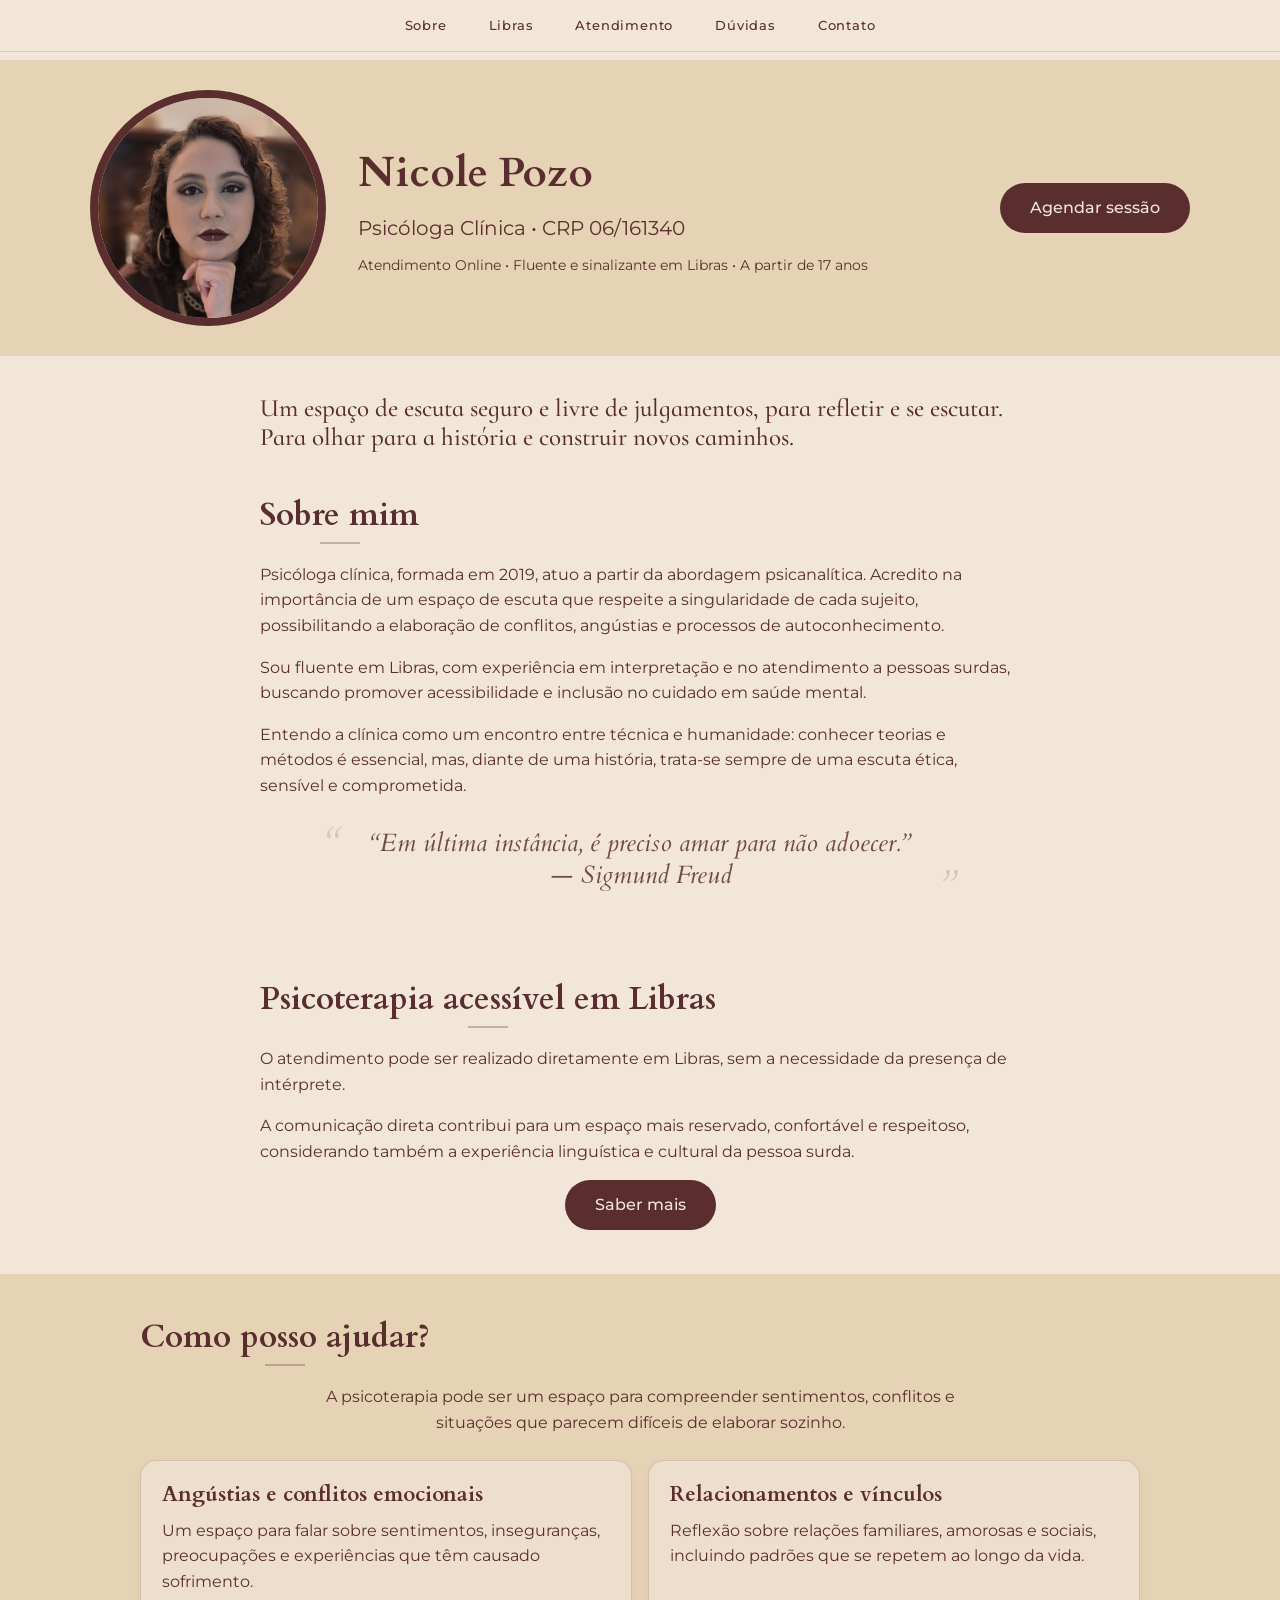
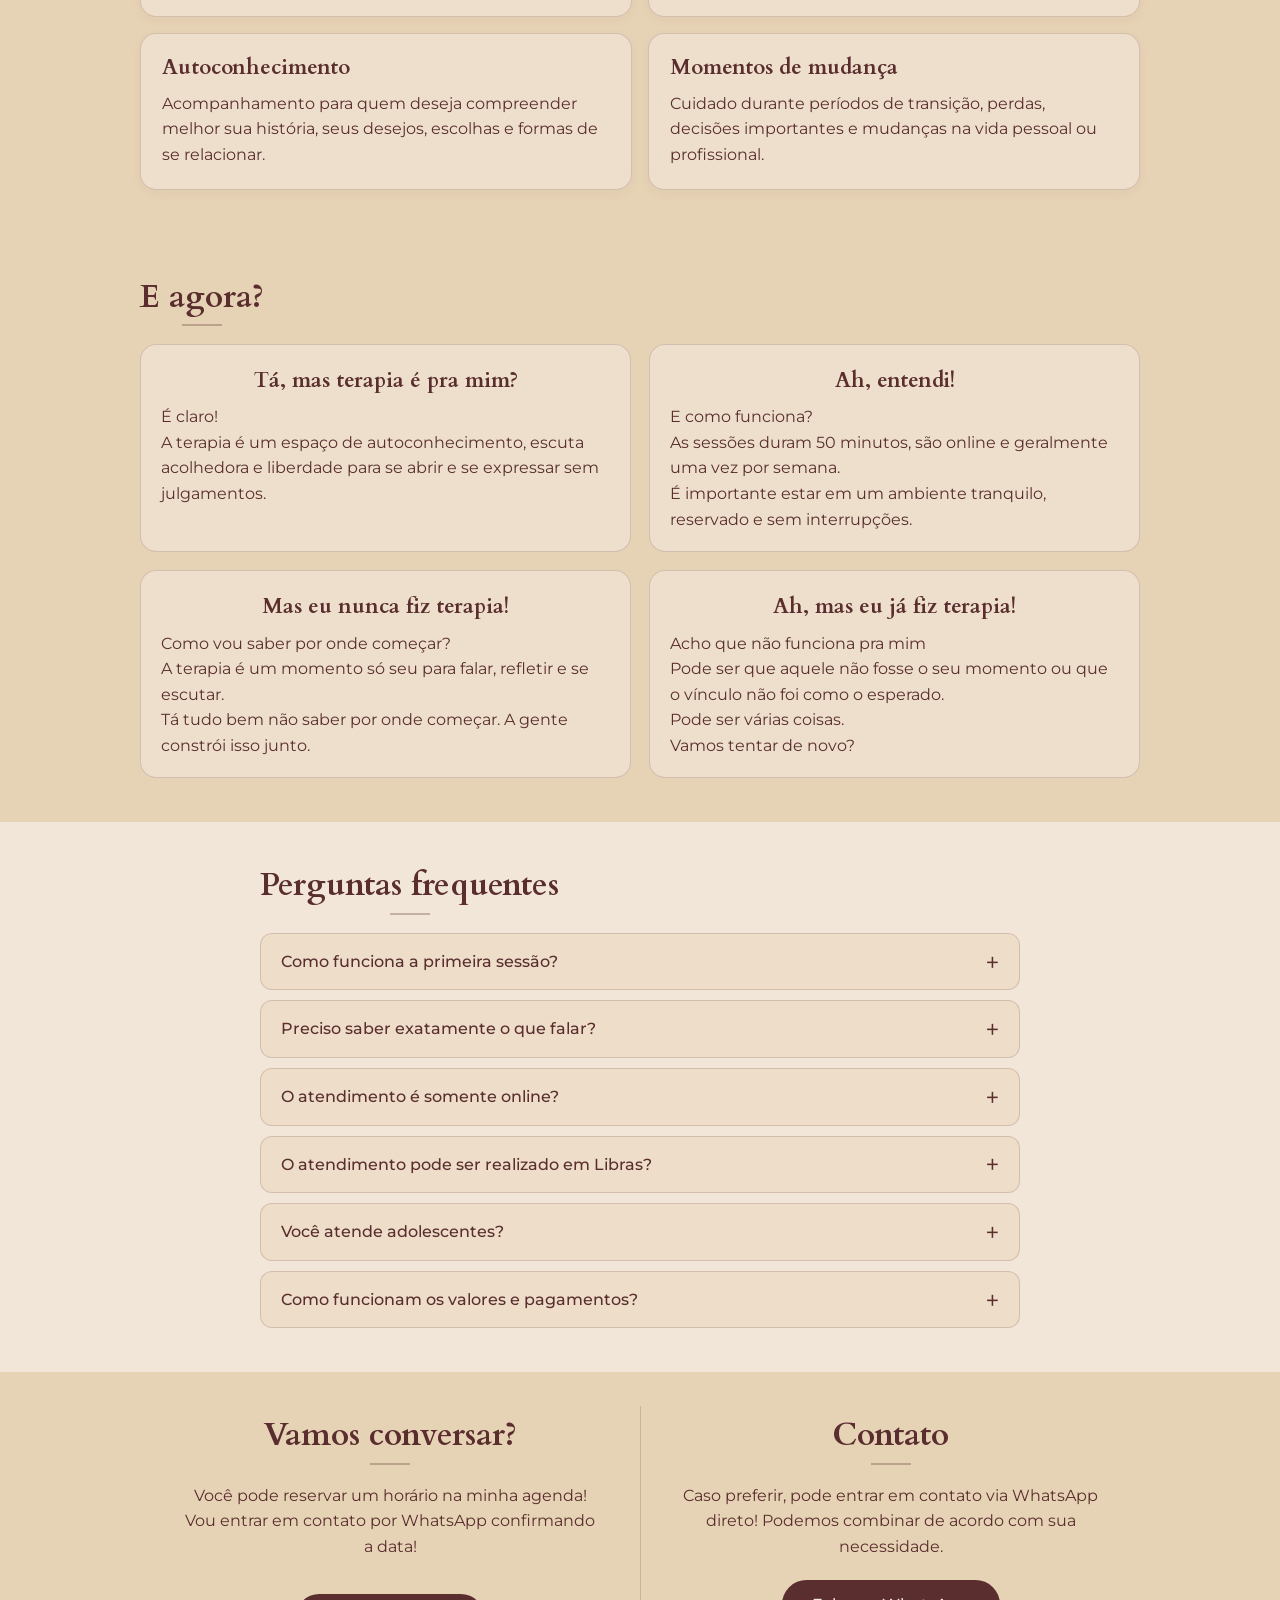
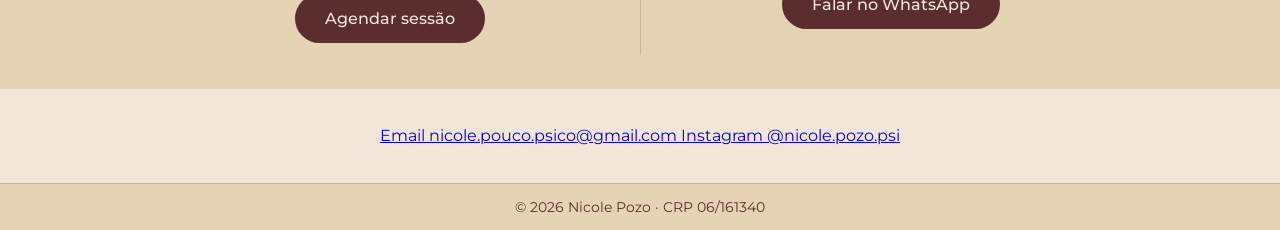
==== index.html @ ea27d287 "Update index.html" ====
<!DOCTYPE html>
<html lang="pt-BR">

<head>
  <meta charset="UTF-8">

  <meta
    name="google-site-verification"
    content="q6ohZ3SrdLUBwS5PzrIqEwe8ZIBB_iscXA4Luo5MYJY"
  >

  <meta
    name="viewport"
    content="width=device-width, initial-scale=1.0"
  >

  <meta
    name="description"
    content="Psicóloga clínica com abordagem psicanalítica. Fluente e sinalizante em Libras, atendimento para pessoas a partir de 17 anos."
  >

  <title>Nicole Pozo | Psicóloga</title>

  <link rel="icon" type="image/png" href="favicon.png">
  <link rel="stylesheet" href="style.css">

<link
  href="https://fonts.googleapis.com/css2?family=Cardo:ital,wght@0,400;0,700;1,400&family=Cormorant+Infant:ital,wght@0,400;0,500;0,600;1,400;1,500&family=Montserrat:wght@300;400;500&display=swap"
  rel="stylesheet"
>

</head>

<body>

  <!-- =================================
  MENU
  ================================= -->

  <header class="menu">
    <nav class="menu-container" aria-label="Navegação principal">
      <a href="#sobre">Sobre</a>
      <a href="#libras">Libras</a>
      <a href="#atendimento">Atendimento</a>
      <a href="#duvidas">Dúvidas</a>
      <a href="#contato">Contato</a>
    </nav>
  </header>

  <!-- =================================
  BARRA COMPACTA MOBILE
  ================================= -->

  <div class="mobile-compact-hero">
    <div class="mobile-compact-texto">
      <strong>Nicole Pozo</strong>
      <span>Psicóloga Clínica • CRP 06/161340</span>
    </div>

    <a
      href="https://calendar.app.google/ftWj5yFwSw7C7HyG9"
      target="_blank"
      rel="noopener noreferrer"
      class="mobile-compact-botao"
    >
      Agendar<br>sessão
    </a>
  </div>

  <!-- =================================
  BARRA COMPACTA DESKTOP
  ================================= -->

  <div class="desktop-compact-hero">
    <div class="desktop-compact-container">

      <img
        src="nicole.png"
        alt=""
        class="desktop-compact-foto"
      >

      <div class="desktop-compact-texto">
        <strong>Nicole Pozo</strong>
        <span>Psicóloga Clínica • CRP 06/161340</span>
      </div>

      <a
        href="https://calendar.app.google/ftWj5yFwSw7C7HyG9"
        target="_blank"
        rel="noopener noreferrer"
        class="desktop-compact-botao"
      >
        Agendar sessão
      </a>

    </div>
  </div>

  <main>

    <!-- =================================
    HERO PRINCIPAL
    ================================= -->

    <section class="hero" id="hero">
      <div class="container hero-content">

        <img
          src="nicole.png"
          alt="Nicole Pozo, psicóloga clínica"
          class="foto"
        >

        <div class="hero-texto">
          <h1>Nicole Pozo</h1>

          <p class="subtitulo">
            Psicóloga Clínica • CRP 06/161340
          </p>

          <p class="infos">
            <span>Atendimento Online</span>
            <span>Fluente e sinalizante em Libras</span>
            <span>A partir de 17 anos</span>
          </p>
        </div>

        <a
          href="https://calendar.app.google/ftWj5yFwSw7C7HyG9"
          target="_blank"
          rel="noopener noreferrer"
          class="botao hero-botao"
        >
          Agendar sessão
        </a>

      </div>
    </section>

    <!-- =================================
    ACOLHIMENTO
    ================================= -->

    <section class="acolhimento">
      <div class="container acolhimento-container">
        <p>
          Um espaço de escuta seguro e livre de julgamentos, para refletir e
          se escutar. Para olhar para a história e construir novos caminhos.
        </p>
      </div>
    </section>

    <!-- =================================
    SOBRE MIM
    ================================= -->

    <section id="sobre" class="sobre">
      <div class="container">

        <h2>Sobre mim</h2>

        <p>
          Psicóloga clínica, formada em 2019, atuo a partir da abordagem
          psicanalítica. Acredito na importância de um espaço de escuta que
          respeite a singularidade de cada sujeito, possibilitando a elaboração
          de conflitos, angústias e processos de autoconhecimento.
        </p>

        <p>
          Sou fluente em Libras, com experiência em interpretação e no
          atendimento a pessoas surdas, buscando promover acessibilidade
          e inclusão no cuidado em saúde mental.
        </p>

        <p>
          Entendo a clínica como um encontro entre técnica e humanidade:
          conhecer teorias e métodos é essencial, mas, diante de uma história,
          trata-se sempre de uma escuta ética, sensível e comprometida.
        </p>

        <p class="citacao">
          “Em última instância, é preciso amar para não adoecer.”
          <br>
          — Sigmund Freud
        </p>

      </div>
    </section>

    <!-- =================================
    LIBRAS
    ================================= -->

    <section id="libras" class="libras">
      <div class="container libras-container">

        <div class="libras-texto">
          <h2>Psicoterapia acessível em Libras</h2>

          <p>
            O atendimento pode ser realizado diretamente em Libras,
            sem a necessidade da presença de intérprete.
          </p>

          <p>
            A comunicação direta contribui para um espaço mais reservado,
            confortável e respeitoso, considerando também a experiência
            linguística e cultural da pessoa surda.
          </p>
        </div>

        <a
          href="https://wa.me/5511914683737?text=Olá,%20gostaria%20de%20saber%20mais%20sobre%20o%20atendimento%20em%20Libras."
          target="_blank"
          rel="noopener noreferrer"
          class="botao"
        >
          Saber mais
        </a>

      </div>
    </section>

    <!-- =================================
    COMO POSSO AJUDAR
    ================================= -->

    <section id="atendimento" class="atendimento">
      <div class="container">

        <h2>Como posso ajudar?</h2>

        <p class="introducao-secao">
          A psicoterapia pode ser um espaço para compreender sentimentos,
          conflitos e situações que parecem difíceis de elaborar sozinho.
        </p>

        <div class="cards-atendimento">

          <article class="card-atendimento">
            <h3>Angústias e conflitos emocionais</h3>

            <p>
              Um espaço para falar sobre sentimentos, inseguranças,
              preocupações e experiências que têm causado sofrimento.
            </p>
          </article>

          <article class="card-atendimento">
            <h3>Relacionamentos e vínculos</h3>

            <p>
              Reflexão sobre relações familiares, amorosas e sociais,
              incluindo padrões que se repetem ao longo da vida.
            </p>
          </article>

          <article class="card-atendimento">
            <h3>Autoconhecimento</h3>

            <p>
              Acompanhamento para quem deseja compreender melhor sua história,
              seus desejos, escolhas e formas de se relacionar.
            </p>
          </article>

          <article class="card-atendimento">
            <h3>Momentos de mudança</h3>

            <p>
              Cuidado durante períodos de transição, perdas, decisões
              importantes e mudanças na vida pessoal ou profissional.
            </p>
          </article>

        </div>
      </div>
    </section>

<!-- =================================
COMO FUNCIONA
================================= -->

<section id="como-funciona" class="como-funciona">
  <div class="container">

    <h2>E agora?</h2>

    <div class="passos">

      <article class="passo">
        <h3>Tá, mas terapia é pra mim?</h3>
        <p class="passo-subtitulo">É claro!</p>

        <p>
          A terapia é um espaço de autoconhecimento,
          escuta acolhedora e liberdade para se abrir e se expressar
          sem julgamentos.
        </p>
      </article>

      <article class="passo">
        <h3>Ah, entendi!</h3>
        <p class="passo-subtitulo">E como funciona?</p>

        <p>
          As sessões duram 50 minutos, são online e geralmente uma
         vez por semana. </br>
          É importante estar em um ambiente tranquilo, reservado
          e sem interrupções.
        </p>
      </article>

      <article class="passo">
        <h3>Mas eu nunca fiz terapia!</h3>
        <p class="passo-subtitulo">Como vou saber por onde começar?</p>

        <p>
          A terapia é um momento só seu para falar, refletir e se escutar. </br>
          Tá tudo bem não saber por onde começar. A gente constrói isso junto.
        </p>
      </article>

      <article class="passo">
        <h3>Ah, mas eu já fiz terapia!</h3>
        <p class="passo-subtitulo">Acho que não funciona pra mim</p>

        <p>
          Pode ser que aquele não fosse o seu momento ou que o vínculo
          não foi como o esperado. </br>
          Pode ser várias coisas. </br>
          Vamos tentar de novo?
        </p>
      </article>

    </div>

  </div>
</section>

    <!-- =================================
    PERGUNTAS FREQUENTES
    ================================= -->

    <section id="duvidas" class="faq">
      <div class="container">

        <h2>Perguntas frequentes</h2>

        <div class="faq-lista">

          <details>
            <summary>Como funciona a primeira sessão?</summary>

            <p>
              A primeira sessão é um momento para conversarmos sobre o que
              motivou sua busca pela terapia, suas expectativas e possíveis
              dúvidas sobre o atendimento.
            </p>
          </details>

          <details>
            <summary>Preciso saber exatamente o que falar?</summary>

            <p>
              Não. Você pode começar falando sobre o que estiver presente
              naquele momento. O processo vai sendo construído aos poucos,
              respeitando seu tempo.
            </p>
          </details>

          <details>
            <summary>O atendimento é somente online?</summary>

            <p>
              Atualmente, os atendimentos são realizados de forma online,
              por videochamada, em um espaço reservado e confidencial.
            </p>
          </details>

          <details>
            <summary>O atendimento pode ser realizado em Libras?</summary>

            <p>
              Sim. O atendimento pode ser realizado diretamente em Libras,
              sem a necessidade da presença de intérprete.
            </p>
          </details>

          <details>
            <summary>Você atende adolescentes?</summary>

            <p>
              O atendimento é destinado a pessoas a partir de 17 anos.
            </p>
          </details>

          <details>
            <summary>Como funcionam os valores e pagamentos?</summary>

            <p>
              Os valores, formas de pagamento e demais combinações são
              informados diretamente durante o primeiro contato.
            </p>
          </details>

        </div>
      </div>
    </section>

    <!-- =================================
    ENCERRAMENTO
    ================================= -->

    <section class="encerramento">
      <div class="container encerramento-container">

        <div class="chamada-final">
          <h2>Vamos conversar?</h2>

          <p>
            Você pode reservar um horário na minha agenda!</br>
            Vou entrar em contato por WhatsApp confirmando a data!
          </p>

          <a
            href="https://calendar.app.google/ftWj5yFwSw7C7HyG9"
            target="_blank"
            rel="noopener noreferrer"
            class="botao"
          >
            Agendar sessão
          </a>
        </div>

        <div id="contato" class="contato">
          <h2>Contato</h2>
          <p>
            Caso preferir, pode entrar em contato via WhatsApp direto!
           Podemos combinar de acordo com sua necessidade.
          </p>
          <p>
            <a
              href="https://wa.me/5511914683737?text=Olá,%20gostaria%20de%20agendar%20uma%20sessão."
              target="_blank"
              rel="noopener noreferrer"
              class="botao"
            >
              Falar no WhatsApp
            </a>
          </p>

        </div>

      </div>
    </section>

    <!-- =================================
    CONTATOS COMPLEMENTARES
    ================================= -->

    <section class="barra-contato" aria-label="Email e Instagram">
      <div class="barra-contato-container">
        <a href="mailto:nicole.pouco.psico@gmail.com">
          <span>Email</span>
          nicole.pouco.psico@gmail.com
        </a>

        <a
          href="https://www.instagram.com/nicole.pouco.psico/"
          target="_blank"
          rel="noopener noreferrer"
        >
          <span>Instagram</span>
          @nicole.pozo.psi
        </a>
      </div>
    </section>

  </main>

  <!-- =================================
  RODAPÉ
  ================================= -->

  <footer>
    <p>© 2026 Nicole Pozo · CRP 06/161340</p>
  </footer>

  <!-- =================================
  SCRIPT DAS BARRAS COMPACTAS
  ================================= -->

  <script>
    const body = document.body;
    const hero = document.querySelector(".hero");
    const menu = document.querySelector(".menu");

    let limiteParaCompactar = 0;

    function calcularLimiteDoScroll() {
      limiteParaCompactar =
        hero.offsetTop +
        hero.offsetHeight -
        menu.offsetHeight;
    }

    function atualizarHeaderCompacto() {
      const margemParaRemover = 60;

      if (window.scrollY >= limiteParaCompactar) {
        body.classList.add("scrolled");
      } else if (window.scrollY < limiteParaCompactar - margemParaRemover) {
        body.classList.remove("scrolled");
      }
    }

    window.addEventListener("load", function () {
      calcularLimiteDoScroll();
      atualizarHeaderCompacto();
    });

    window.addEventListener("resize", function () {
      calcularLimiteDoScroll();
      atualizarHeaderCompacto();
    });

    window.addEventListener(
      "scroll",
      atualizarHeaderCompacto,
      { passive: true }
    );
  </script>

</body>

</html>
---- style.css ----
/* =================================
VARIÁVEIS
================================= */

:root {
  --fundo-principal: #F2E6D8;
  --fundo-destaque: #E6D2B5;
  --texto: #5A2E2E;
  --texto-escuro: #3E1F1F;
  --borda: rgba(90, 46, 46, 0.18);
  --sombra: 0 6px 20px rgba(90, 46, 46, 0.08);
}

/* =================================
BASE
================================= */

html {
  scroll-behavior: smooth;
}

body {
  margin: 0;
  padding-top: 60px;
  font-family: 'Montserrat', sans-serif;
  background-color: var(--fundo-principal);
  color: var(--texto);
  text-align: center;
  line-height: 1.6;
}

/* =================================
LAYOUT
================================= */

main {
  margin-top: 0;
}

.container {
  width: 90%;
  max-width: 800px;
  margin: auto;
  padding: 10px 0;
}

section {
  padding: 34px 0;
}

/* =================================
TIPOGRAFIA
================================= */

h1,
h2,
h3 {
  color: var(--texto);
}

h1 {
  margin: 20px 0 10px;
  font-family: 'Cardo', serif;
  font-size: 48px;
}

h2 {
  position: relative;
  display: inline-block;
  margin: 0 0 18px;
  font-family: 'Cardo', serif;
  font-size: 32px;
  line-height: 1.2;
}

h2::after {
  content: "";
  display: block;
  width: 40px;
  height: 2px;
  margin: 8px auto 0;
  background-color: var(--texto);
  opacity: 0.3;
}

h3 {
  margin: 0 0 10px;
  font-family: 'Cardo', serif;
  font-size: 21px;
  line-height: 1.25;
}

p {
  margin-top: 0;
}

.subtitulo {
  margin-bottom: 20px;
  font-size: 18px;
}

.introducao-secao {
  max-width: 650px;
  margin: 0 auto 24px;
  text-align: center;
}

/* =================================
MENU
================================= */

.menu {
  position: fixed;
  top: 0;
  left: 0;
  z-index: 1000;
  width: 100%;
  padding: 15px 0;
  background-color: var(--fundo-principal);
  border-bottom: 1px solid rgba(90, 46, 46, 0.15);
  transition:
    padding 0.3s ease,
    box-shadow 0.3s ease;
}

.menu-container {
  display: flex;
  justify-content: center;
  gap: 42px;
  padding: 0 20px;
}

.menu a {
  flex-shrink: 0;
  color: var(--texto);
  text-decoration: none;
  font-size: 13px;
  font-weight: 500;
  letter-spacing: 0.8px;
  transition:
    font-size 0.3s ease,
    opacity 0.3s ease;
}

.menu a:hover,
.menu a:focus-visible {
  opacity: 0.7;
}

/* Menu compacto ao rolar */

body.scrolled .menu {
  padding: 10px 0;
  box-shadow: 0 4px 12px rgba(90, 46, 46, 0.08);
}

body.scrolled .menu a {
  font-size: 12px;
}

/* =================================
HERO PRINCIPAL
================================= */

.hero {
  position: relative;
  overflow: hidden;
  padding: 40px 0;
  background-color: var(--fundo-destaque);
}

.hero-content {
  transition: all 0.4s ease;
}

.hero-texto {
  text-align: center;
}

.foto {
  width: 220px;
  height: 220px;
  object-fit: cover;
  border: 8px solid var(--texto);
  border-radius: 50%;
}

/* Cantoneira floral da hero principal */

.hero::after {
  content: "";
  position: absolute;
  top: -20px;
  right: -20px;
  z-index: 0;
  width: 400px;
  height: 400px;
  background-image: url("cantoneira.png");
  background-size: contain;
  background-repeat: no-repeat;
  opacity: 0.10;
  pointer-events: none;
}

.hero .container {
  position: relative;
  z-index: 1;
}

/* =================================
INFOS DA HERO
================================= */

.infos span {
  white-space: nowrap;
}

.infos span:not(:last-child)::after {
  content: " • ";
}

/* =================================
BOTÕES E LINKS
================================= */

.botao {
  display: inline-block;
  margin-top: 25px;
  padding: 12px 30px;
  background-color: var(--texto);
  color: var(--fundo-principal);
  text-decoration: none;
  border-radius: 30px;
  font-weight: 500;
  transition:
    background-color 0.3s ease,
    transform 0.2s ease;
}

.botao:hover,
.botao:focus-visible {
  background-color: var(--texto-escuro);
  transform: translateY(-1px);
}

.email-contato a {
  color: var(--texto);
  font-weight: 500;
  text-underline-offset: 3px;
}

.email-contato a:hover,
.email-contato a:focus-visible {
  color: var(--texto-escuro);
}

/* =================================
ÂNCORAS E ALINHAMENTO DAS SEÇÕES
================================= */

.sobre,
.atendimento,
.libras,
.como-funciona,
.faq,
.contato {
  scroll-margin-top: 145px;
  text-align: center;
}

.sobre .container,
.atendimento .container,
.libras .container,
.como-funciona .container,
.faq .container,
.contato .container {
  text-align: left;
}

.sobre h2,
.atendimento h2,
.libras h2,
.como-funciona h2,
.faq h2,
.contato h2,
.chamada-final h2 {
  text-align: center;
}

/* =================================
ACOLHIMENTO
================================= */

.acolhimento {
  padding: 28px 0 6px;
}

.acolhimento-container {
  max-width: 760px;
}

.acolhimento p {
  margin: 0;
  font-family: 'Cormorant Infant', serif;
  font-size: 25px;
  font-weight: 500;
  line-height: 1.15;
  text-align: left;
}

/* =================================
SOBRE MIM
================================= */

.sobre {
  padding-top: 18px;
}

.sobre .container {
  max-width: 760px;
}

.sobre p:not(.citacao) {
  text-align: left;
}

/* =================================
CITAÇÃO
================================= */

.citacao {
  position: relative;
  max-width: 600px;
  margin: 28px auto 0;
  color: var(--texto);
  font-family: 'Cardo', serif;
  font-size: 25px;
  font-style: italic;
  line-height: 1.3;
  text-align: center;
  opacity: 0.85;
}

.citacao::before {
  content: "“";
  position: absolute;
  top: -10px;
  left: -15px;
  font-size: 40px;
  opacity: 0.2;
}

.citacao::after {
  content: "”";
  position: absolute;
  right: -15px;
  bottom: -20px;
  font-size: 40px;
  opacity: 0.2;
}

/* =================================
COMO POSSO AJUDAR
================================= */

.atendimento {
  background-color: var(--fundo-destaque);
}

.atendimento .container {
  max-width: 1000px;
}

.cards-atendimento {
  display: grid;
  grid-template-columns: repeat(2, minmax(0, 1fr));
  gap: 16px;
}

.card-atendimento {
  padding: 21px;
  background-color: rgba(242, 230, 216, 0.66);
  border: 1px solid var(--borda);
  border-radius: 16px;
  text-align: left;
  box-shadow: 0 3px 12px rgba(90, 46, 46, 0.04);
}

.card-atendimento p {
  margin-bottom: 0;
}

/* =================================
LIBRAS
================================= */

.libras {
  position: relative;
  overflow: hidden;
}

.libras::after {
  content: "";
  position: absolute;
  top: 10px;
  right: -60px;
  width: 320px;
  height: 320px;
  background-image: url("cantoneira.png");
  background-size: contain;
  background-repeat: no-repeat;
  opacity: 0.06;
  pointer-events: none;
}

.libras-container {
  position: relative;
  z-index: 1;
  max-width: 760px;
}

.libras-texto p {
  text-align: left;
}

.libras .botao {
  display: block;
  width: fit-content;
  margin: 12px auto 0;
}

/* =================================
COMO FUNCIONA
================================= */

.como-funciona {
  background-color: var(--fundo-destaque);
}

.como-funciona .container {
  max-width: 1000px;
}

.passos {
  display: grid;
  grid-template-columns: repeat(2, minmax(0, 1fr));
  align-items: stretch;
  gap: 18px;
}

.passo {
  height: 100%;
  box-sizing: border-box;
  padding: 23px 20px 19px;
  background-color: rgba(242, 230, 216, 0.65);
  border: 1px solid var(--borda);
  border-radius: 16px;
  text-align: center;
}

.passo p {
  margin-bottom: 0;
  text-align: left;
}

.numero-passo {
  display: flex;
  width: 38px;
  height: 38px;
  margin: 0 auto 12px;
  align-items: center;
  justify-content: center;
  background-color: var(--texto);
  color: var(--fundo-principal);
  border-radius: 50%;
  font-family: 'Cardo', serif;
  font-size: 19px;
  font-weight: 700;
}

/* =================================
PERGUNTAS FREQUENTES
================================= */

.faq .container {
  max-width: 760px;
}

.faq-lista {
  display: grid;
  gap: 10px;
  text-align: left;
}

.faq details {
  overflow: hidden;
  background-color: rgba(230, 210, 181, 0.42);
  border: 1px solid var(--borda);
  border-radius: 12px;
}

.faq summary {
  position: relative;
  padding: 15px 48px 15px 20px;
  cursor: pointer;
  font-weight: 500;
  list-style: none;
}

.faq summary::-webkit-details-marker {
  display: none;
}

.faq summary::after {
  content: "+";
  position: absolute;
  top: 50%;
  right: 20px;
  font-family: 'Cardo', serif;
  font-size: 25px;
  font-weight: 500;
  transform: translateY(-50%);
}

.faq details[open] summary::after {
  content: "−";
}

.faq details p {
  margin: 0;
  padding: 0 20px 16px;
}

/* =================================
ENCERRAMENTO
================================= */

.encerramento {
  background-color: var(--fundo-destaque);
}

.encerramento-container {
  display: grid;
  grid-template-columns: 1fr 1fr;
  max-width: 1000px;
  padding: 0;
}

.chamada-final,
.contato {
  padding: 10px 42px;
  text-align: center;
}

.contato {
  border-left: 1px solid var(--borda);
}

.chamada-final p,
.contato p {
  text-align: center;
}

.chamada-final .botao {
  margin-top: 18px;
}

.contato .botao {
  margin-top: 4px;
}

.email-contato {
  margin-bottom: 0;
  overflow-wrap: anywhere;
}

/* =================================
FOOTER
================================= */

footer {
  padding: 12px 20px;
  background-color: var(--fundo-destaque);
  border-top: 1px solid var(--borda);
  font-size: 14px;
}

footer p {
  margin: 0;
}

/* =================================
BARRAS COMPACTAS
Escondidas por padrão
================================= */

.mobile-compact-hero,
.desktop-compact-hero {
  display: none !important;
}

/* =================================
DESKTOP
================================= */

@media (min-width: 901px) {

  .hero {
    padding: 20px 0;
  }

  .hero-content {
    display: grid;
    grid-template-columns: auto 1fr auto;
    align-items: center;
    gap: 32px;
    max-width: 1100px;
    text-align: left;
  }

  .hero-texto {
    text-align: left;
  }

  .hero h1 {
    margin: 0 0 6px;
    font-size: 42px;
  }

  .subtitulo {
    margin: 0 0 10px;
    font-size: 20px;
  }

  .infos {
    margin: 0;
    font-size: 14px;
  }

  .hero-botao {
    margin-top: 0;
    white-space: nowrap;
  }

  /* Barra compacta desktop */

  .desktop-compact-hero {
    display: block !important;
    position: fixed;
    top: 39px;
    left: 0;
    z-index: 999;
    width: 100%;
    box-sizing: border-box;
    overflow: hidden;
    padding: 8px 5%;
    background-color: var(--fundo-destaque);
    color: var(--texto);
    box-shadow: var(--sombra);
    opacity: 0;
    transform: translateY(-8px);
    pointer-events: none;
    transition:
      opacity 0.25s ease,
      transform 0.25s ease;
  }

  .desktop-compact-hero::after {
    content: "";
    position: absolute;
    top: -80px;
    right: -20px;
    z-index: 0;
    width: 260px;
    height: 260px;
    background-image: url("cantoneira.png");
    background-size: contain;
    background-repeat: no-repeat;
    opacity: 0.10;
    pointer-events: none;
  }

  body.scrolled .desktop-compact-hero {
    opacity: 1;
    transform: translateY(0);
    pointer-events: auto;
  }

  .desktop-compact-container {
    position: relative;
    z-index: 1;
    display: grid;
    grid-template-columns: auto 1fr auto;
    align-items: center;
    gap: 22px;
    max-width: 1100px;
    margin: auto;
    text-align: left;
  }

  .desktop-compact-foto {
    width: 70px;
    height: 70px;
    object-fit: cover;
    border: 4px solid var(--texto);
    border-radius: 50%;
  }

  .desktop-compact-texto strong {
    display: block;
    font-family: 'Cardo', serif;
    font-size: 28px;
    line-height: 1.1;
  }

  .desktop-compact-texto span {
    display: block;
    margin-top: 3px;
    font-size: 14px;
  }

  .desktop-compact-botao {
    display: inline-block;
    padding: 9px 22px;
    background-color: var(--texto);
    color: var(--fundo-principal);
    text-decoration: none;
    border-radius: 30px;
    font-size: 14px;
    font-weight: 500;
    white-space: nowrap;
  }

  .desktop-compact-botao:hover,
  .desktop-compact-botao:focus-visible {
    background-color: var(--texto-escuro);
  }

}

/* =================================
TABLET
================================= */

@media (max-width: 900px) {

  .menu-container {
    gap: 26px;
  }

  .cards-atendimento {
    grid-template-columns: repeat(2, minmax(0, 1fr));
  }

  .chamada-final,
  .contato {
    padding: 8px 28px;
  }

}

/* =================================
MOBILE
================================= */

@media (max-width: 600px) {

  body {
    padding-top: 48px;
  }

  section {
    padding: 30px 0;
  }

  .container {
    width: 88%;
    padding: 8px 0;
  }

  /* Menu mobile em uma única linha */

  .menu {
    padding: 12px 0;
  }

.menu-container {
  display: flex;
  justify-content: space-evenly;
  align-items: center;
  gap: 8px;
  width: 100%;
  box-sizing: border-box;
  padding: 0 8px;
  overflow: hidden;
}

.menu a {
  flex: 0 1 auto;
  font-size: 11px;
  letter-spacing: 0.1px;
  white-space: nowrap;
}

  body.scrolled .menu a {
    font-size: 12px;
  }

  /* Hero principal */

  .hero {
    padding: 24px 0 20px;
  }

  .hero-content {
    display: flex;
    flex-direction: column;
    align-items: center;
    gap: 8px;
    padding: 0;
  }

  .hero .foto {
    display: block;
    width: 150px;
    height: 150px;
    border-width: 5px;
  }

  .hero h1 {
    margin: 6px 0 0;
    font-size: 34px;
  }

  .subtitulo {
    margin: 0;
    font-size: 20px;
  }

  .hero .infos {
    display: none;
  }

  .hero-botao {
    width: auto;
    margin-top: 8px;
    padding: 10px 24px;
    text-align: center;
  }

  /* Títulos */

  h2 {
    margin-bottom: 16px;
    font-size: 28px;
  }

  h3 {
    font-size: 20px;
  }

  /* Âncoras */

  .sobre,
  .atendimento,
  .libras,
  .como-funciona,
  .faq,
  .contato {
    scroll-margin-top: 125px;
  }

  /* Acolhimento */

  .acolhimento {
    padding: 24px 0 4px;
  }

  .acolhimento p {
    font-size: 23px;
    line-height: 1.15;
    text-align: left;
  }

  /* Sobre */

  .sobre {
    padding-top: 8px;
  }

  .sobre p:not(.citacao),
  .libras-texto p {
    text-align: left;
  }

  /* Citação */

  .citacao {
    padding: 0 12px;
    font-size: 24px;
    line-height: 1.3;
  }

  .citacao::before {
    left: 0;
  }

  .citacao::after {
    right: 0;
  }

  /* Atendimento */

  .cards-atendimento {
    grid-template-columns: 1fr;
    gap: 14px;
  }

  .card-atendimento {
    padding: 18px;
  }

/* Como funciona: carrossel horizontal */

.passos {
  display: flex;
  gap: 14px;
  width: auto;
  max-width: none;
  margin-right: -6%;
  margin-left: -6%;
  padding: 0 6% 12px;
  overflow-x: auto;
  scroll-snap-type: x mandatory;
  scroll-padding-left: 6%;
  scrollbar-width: none;
  -webkit-overflow-scrolling: touch;
}

.passos::-webkit-scrollbar {
  display: none;
}

.passo {
  flex: 0 0 82%;
  height: auto;
  padding: 20px 18px 18px;
  scroll-snap-align: start;
  scroll-snap-stop: always;
}

  /* Perguntas frequentes */

  .faq summary {
    padding: 14px 44px 14px 17px;
    font-size: 14px;
  }

  .faq summary::after {
    right: 17px;
  }

  .faq details p {
    padding: 0 17px 15px;
    font-size: 14px;
  }

  /* Encerramento */

  .encerramento-container {
    grid-template-columns: 1fr;
  }

  .chamada-final,
  .contato {
    padding: 4px 0;
  }

  .contato {
    margin-top: 24px;
    padding-top: 26px;
    border-top: 1px solid var(--borda);
    border-left: 0;
  }

  /* Barra compacta mobile */

  .mobile-compact-hero {
    display: flex !important;
    position: fixed;
    top: 0;
    left: 0;
    z-index: 999;
    width: 100%;
    box-sizing: border-box;
    align-items: center;
    justify-content: space-between;
    gap: 12px;
    padding: 52px 6% 8px;
    background-color: var(--fundo-destaque);
    color: var(--texto);
    box-shadow: var(--sombra);
    opacity: 0;
    transform: translateY(-8px);
    pointer-events: none;
    transition:
      opacity 0.25s ease,
      transform 0.25s ease;
  }

  body.scrolled .mobile-compact-hero {
    opacity: 1;
    transform: translateY(0);
    pointer-events: auto;
  }

  .mobile-compact-texto {
    min-width: 0;
    text-align: left;
    line-height: 1.15;
  }

  .mobile-compact-texto strong {
    display: block;
    font-family: 'Cardo', serif;
    font-size: 22px;
    font-weight: 700;
  }

  .mobile-compact-texto span {
    display: block;
    margin-top: 2px;
    font-size: 11px;
  }

  .mobile-compact-botao {
    width: 76px;
    flex-shrink: 0;
    padding: 7px 8px;
    background-color: var(--texto);
    color: var(--fundo-principal);
    text-decoration: none;
    border-radius: 24px;
    font-size: 12px;
    line-height: 1.1;
    font-weight: 500;
    text-align: center;
  }

}
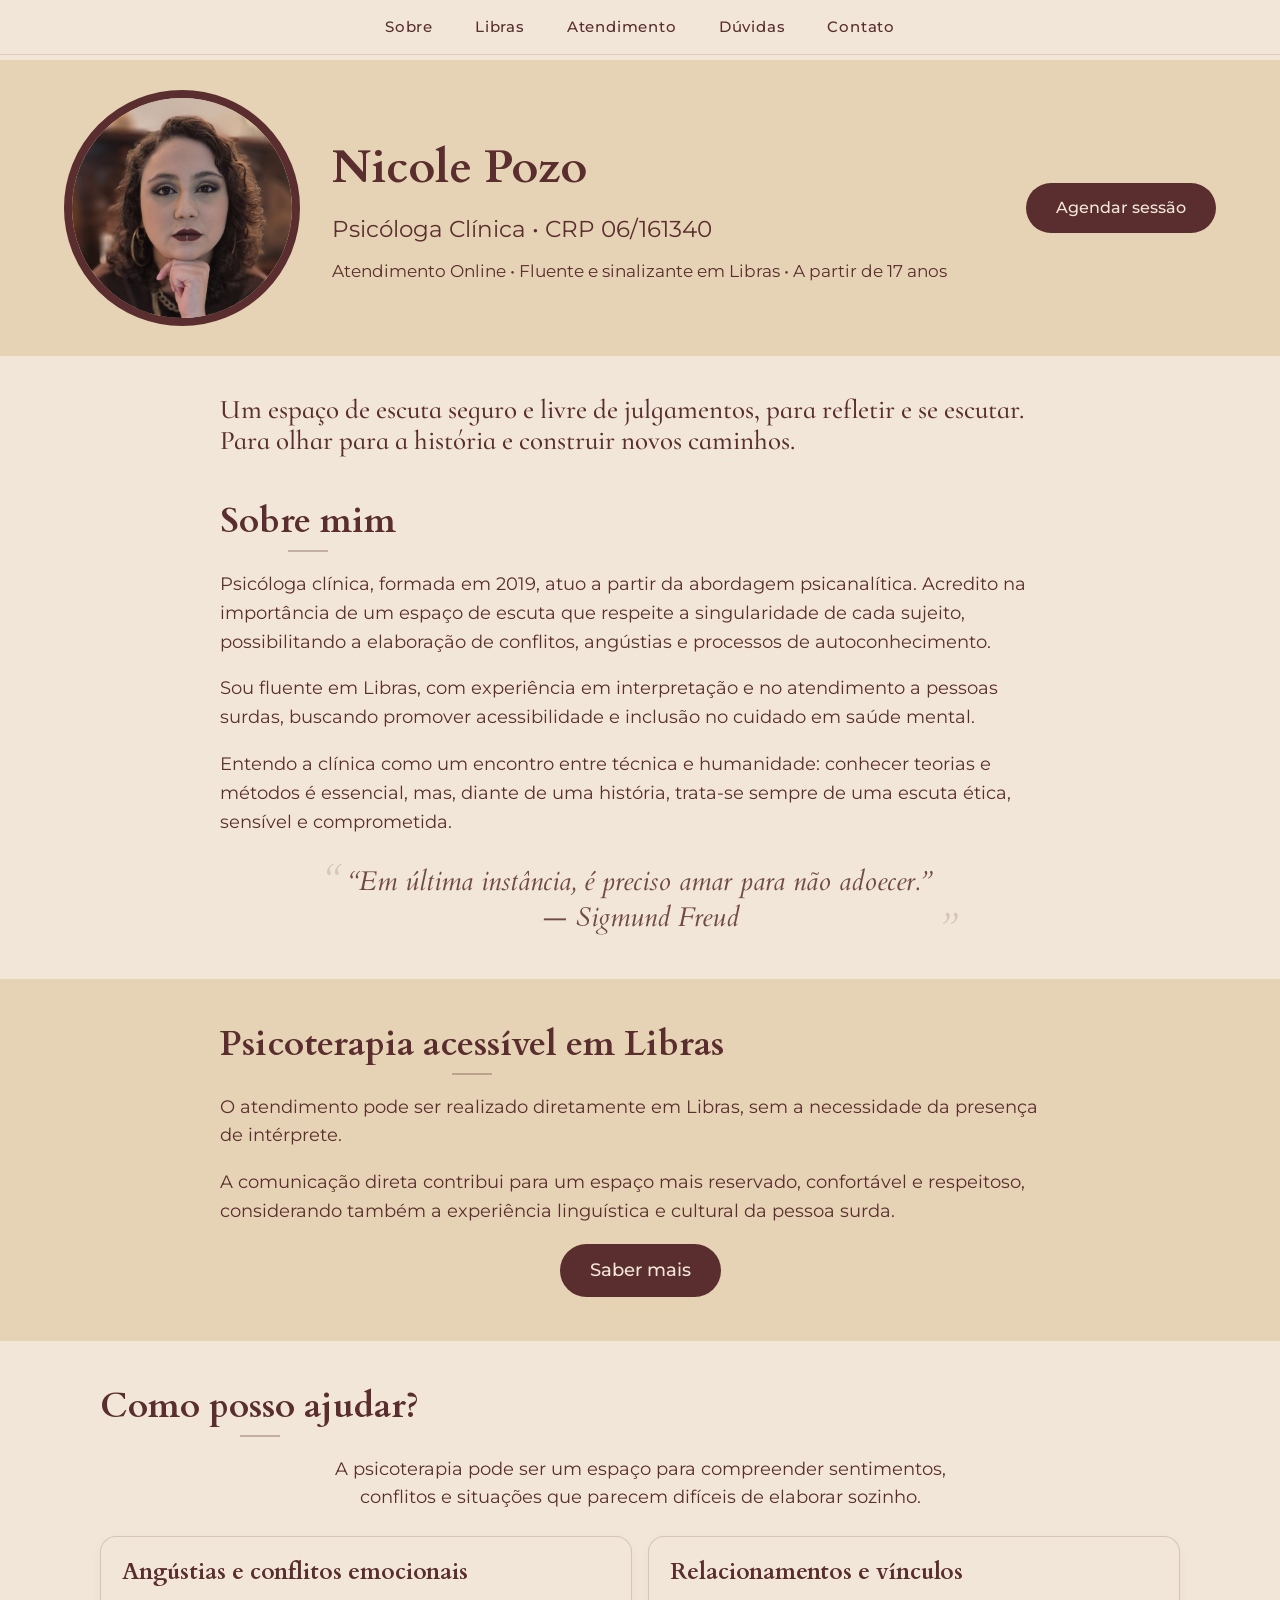
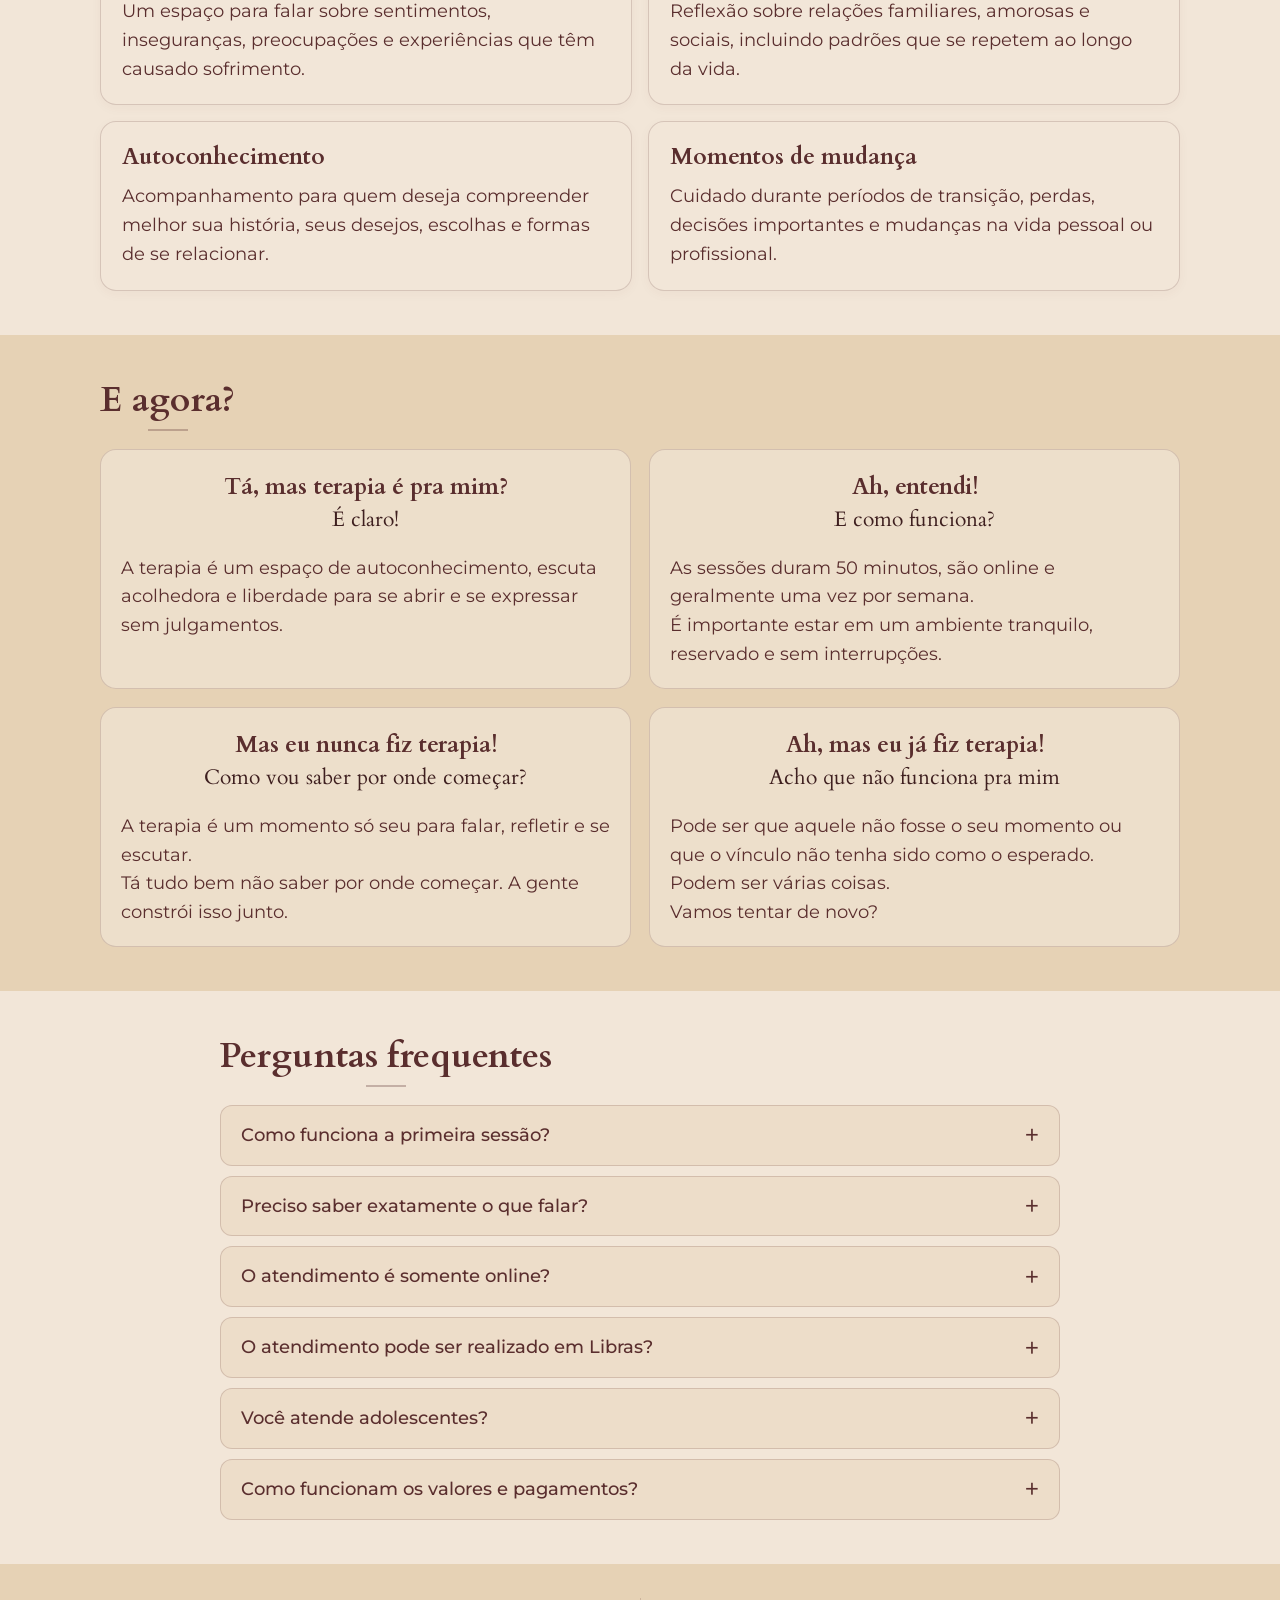
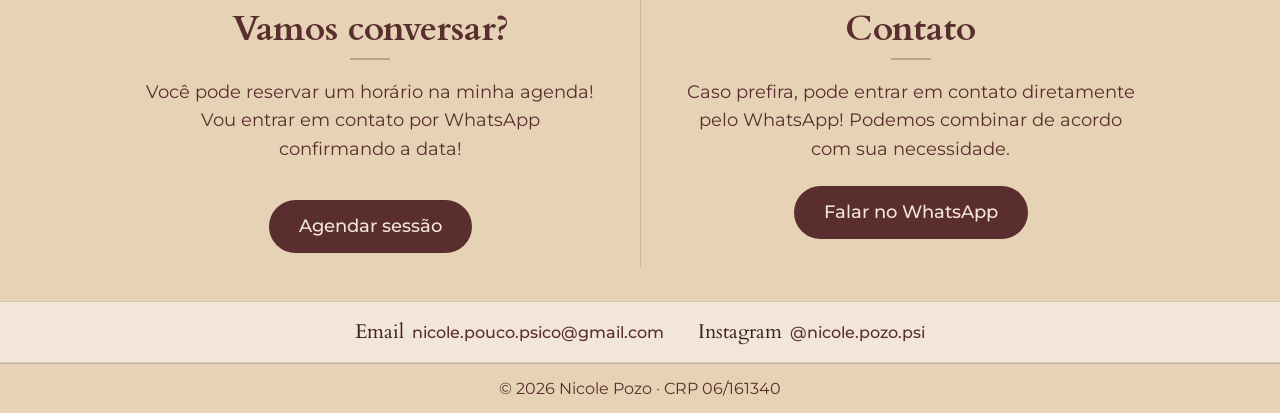
==== commit c872183f: "Update index.html" ====
--- a/index.html
+++ b/index.html
@@ -306,7 +306,7 @@
 
         <p>
           As sessões duram 50 minutos, são online e geralmente uma
-         vez por semana. </br>
+         vez por semana. <br>
           É importante estar em um ambiente tranquilo, reservado
           e sem interrupções.
         </p>
@@ -317,7 +317,7 @@
         <p class="passo-subtitulo">Como vou saber por onde começar?</p>
 
         <p>
-          A terapia é um momento só seu para falar, refletir e se escutar. </br>
+          A terapia é um momento só seu para falar, refletir e se escutar. <br>
           Tá tudo bem não saber por onde começar. A gente constrói isso junto.
         </p>
       </article>
@@ -328,8 +328,8 @@
 
         <p>
           Pode ser que aquele não fosse o seu momento ou que o vínculo
-          não foi como o esperado. </br>
-          Pode ser várias coisas. </br>
+          não tenha sido como o esperado. <br>
+          Podem ser várias coisas. <br>
           Vamos tentar de novo?
         </p>
       </article>
@@ -420,7 +420,7 @@
           <h2>Vamos conversar?</h2>
 
           <p>
-            Você pode reservar um horário na minha agenda!</br>
+            Você pode reservar um horário na minha agenda!<br>
             Vou entrar em contato por WhatsApp confirmando a data!
           </p>
 
@@ -437,7 +437,7 @@
         <div id="contato" class="contato">
           <h2>Contato</h2>
           <p>
-            Caso preferir, pode entrar em contato via WhatsApp direto!
+            Caso prefira, pode entrar em contato diretamente pelo WhatsApp!
            Podemos combinar de acordo com sua necessidade.
           </p>
           <p>
@@ -468,7 +468,7 @@
         </a>
 
         <a
-          href="https://www.instagram.com/nicole.pouco.psico/"
+          href="https://www.instagram.com/nicole.pozo.psi/"
           target="_blank"
           rel="noopener noreferrer"
         >
--- a/style.css
+++ b/style.css
@@ -243,14 +243,16 @@
   transform: translateY(-1px);
 }
 
-.email-contato a {
+.barra-contato a {
   color: var(--texto);
   font-weight: 500;
+  text-decoration: none;
+  text-decoration-thickness: 1px;
   text-underline-offset: 3px;
 }
 
-.email-contato a:hover,
-.email-contato a:focus-visible {
+.barra-contato a:hover,
+.barra-contato a:focus-visible {
   color: var(--texto-escuro);
 }
 
@@ -363,10 +365,6 @@
 COMO POSSO AJUDAR
 ================================= */
 
-.atendimento {
-  background-color: var(--fundo-destaque);
-}
-
 .atendimento .container {
   max-width: 1000px;
 }
@@ -395,6 +393,7 @@
 ================================= */
 
 .libras {
+  background-color: var(--fundo-destaque);
   position: relative;
   overflow: hidden;
 }
@@ -461,6 +460,16 @@
 .passo p {
   margin-bottom: 0;
   text-align: left;
+}
+
+.passo .passo-subtitulo {
+  margin: -4px 0 20px;
+  font-family: 'Cardo', serif;
+  font-size: 19px;
+  font-weight: 400;
+  line-height: 1.25;
+  text-align: center;
+  color: var(--texto-escuro);
 }
 
 .numero-passo {
@@ -569,9 +578,42 @@
   margin-top: 4px;
 }
 
-.email-contato {
-  margin-bottom: 0;
+/* =================================
+BARRA DE CONTATOS COMPLEMENTARES
+================================= */
+
+.barra-contato {
+  padding: 0;
+  background-color: var(--fundo-principal);
+  border-top: 1px solid var(--borda);
+  border-bottom: 1px solid var(--borda);
+}
+
+.barra-contato-container {
+  display: flex;
+  justify-content: center;
+  gap: 34px;
+  width: 90%;
+  max-width: 900px;
+  margin: auto;
+  padding: 14px 0;
+}
+
+.barra-contato a {
+  display: inline-flex;
+  align-items: baseline;
+  gap: 8px;
+  min-width: 0;
+  color: var(--texto);
+  font-size: 14px;
   overflow-wrap: anywhere;
+}
+
+.barra-contato span {
+  flex-shrink: 0;
+  font-family: 'Cardo', serif;
+  font-size: 18px;
+  color: var(--texto-escuro);
 }
 
 /* =================================
@@ -605,6 +647,69 @@
 
 @media (min-width: 901px) {
 
+  body {
+    font-size: 18px;
+  }
+
+  h2 {
+    font-size: 35px;
+  }
+
+  h3 {
+    font-size: 23px;
+  }
+
+  .menu a {
+    font-size: 15px;
+  }
+
+  body.scrolled .menu a {
+    font-size: 14px;
+  }
+
+  .acolhimento p,
+  .citacao {
+    font-size: 27px;
+  }
+
+  .passo .passo-subtitulo {
+    font-size: 21px;
+  }
+
+  .faq summary::after {
+    font-size: 27px;
+  }
+
+  .barra-contato a,
+  footer {
+    font-size: 16px;
+  }
+
+  .barra-contato span {
+    font-size: 20px;
+  }
+
+  .container {
+    max-width: 900px;
+  }
+
+  .acolhimento-container,
+  .sobre .container,
+  .libras-container,
+  .faq .container {
+    max-width: 840px;
+  }
+
+  .atendimento .container,
+  .como-funciona .container,
+  .encerramento-container {
+    max-width: 1080px;
+  }
+
+  .barra-contato-container {
+    max-width: 980px;
+  }
+
   .hero {
     padding: 20px 0;
   }
@@ -614,7 +719,7 @@
     grid-template-columns: auto 1fr auto;
     align-items: center;
     gap: 32px;
-    max-width: 1100px;
+    max-width: 1180px;
     text-align: left;
   }
 
@@ -624,21 +729,22 @@
 
   .hero h1 {
     margin: 0 0 6px;
-    font-size: 42px;
+    font-size: 46px;
   }
 
   .subtitulo {
     margin: 0 0 10px;
-    font-size: 20px;
+    font-size: 23px;
   }
 
   .infos {
     margin: 0;
-    font-size: 14px;
+    font-size: 17px;
   }
 
   .hero-botao {
     margin-top: 0;
+    font-size: 16px;
     white-space: nowrap;
   }
 
@@ -693,7 +799,7 @@
     grid-template-columns: auto 1fr auto;
     align-items: center;
     gap: 22px;
-    max-width: 1100px;
+    max-width: 1180px;
     margin: auto;
     text-align: left;
   }
@@ -709,14 +815,14 @@
   .desktop-compact-texto strong {
     display: block;
     font-family: 'Cardo', serif;
-    font-size: 28px;
+    font-size: 30px;
     line-height: 1.1;
   }
 
   .desktop-compact-texto span {
     display: block;
     margin-top: 3px;
-    font-size: 14px;
+    font-size: 16px;
   }
 
   .desktop-compact-botao {
@@ -726,7 +832,7 @@
     color: var(--fundo-principal);
     text-decoration: none;
     border-radius: 30px;
-    font-size: 14px;
+    font-size: 16px;
     font-weight: 500;
     white-space: nowrap;
   }
@@ -755,6 +861,10 @@
   .chamada-final,
   .contato {
     padding: 8px 28px;
+  }
+
+  .barra-contato-container {
+    gap: 22px;
   }
 
 }
@@ -981,6 +1091,23 @@
     padding-top: 26px;
     border-top: 1px solid var(--borda);
     border-left: 0;
+  }
+
+  .barra-contato-container {
+    flex-direction: column;
+    align-items: center;
+    gap: 8px;
+    width: 88%;
+    padding: 12px 0;
+  }
+
+  .barra-contato a {
+    max-width: 100%;
+    flex-wrap: wrap;
+    justify-content: center;
+    row-gap: 0;
+    font-size: 13px;
+    line-height: 1.35;
   }
 
   /* Barra compacta mobile */
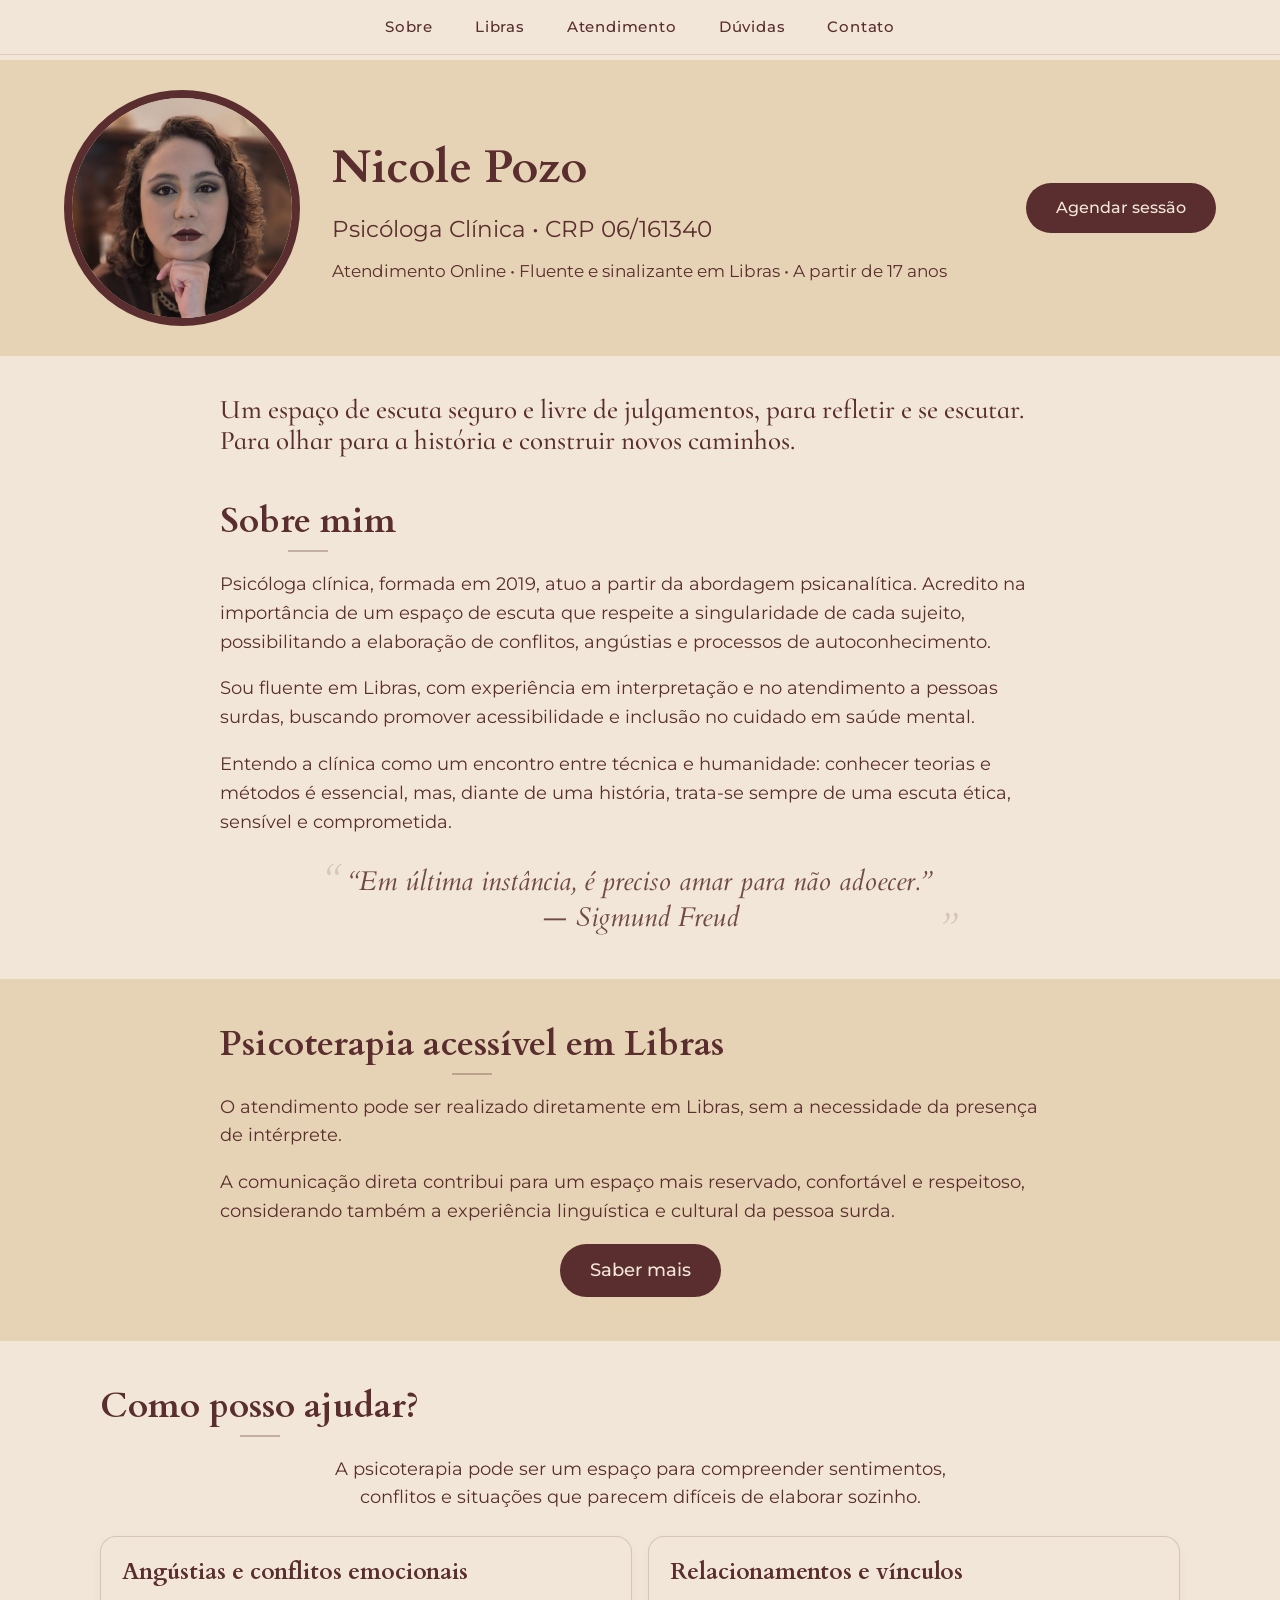
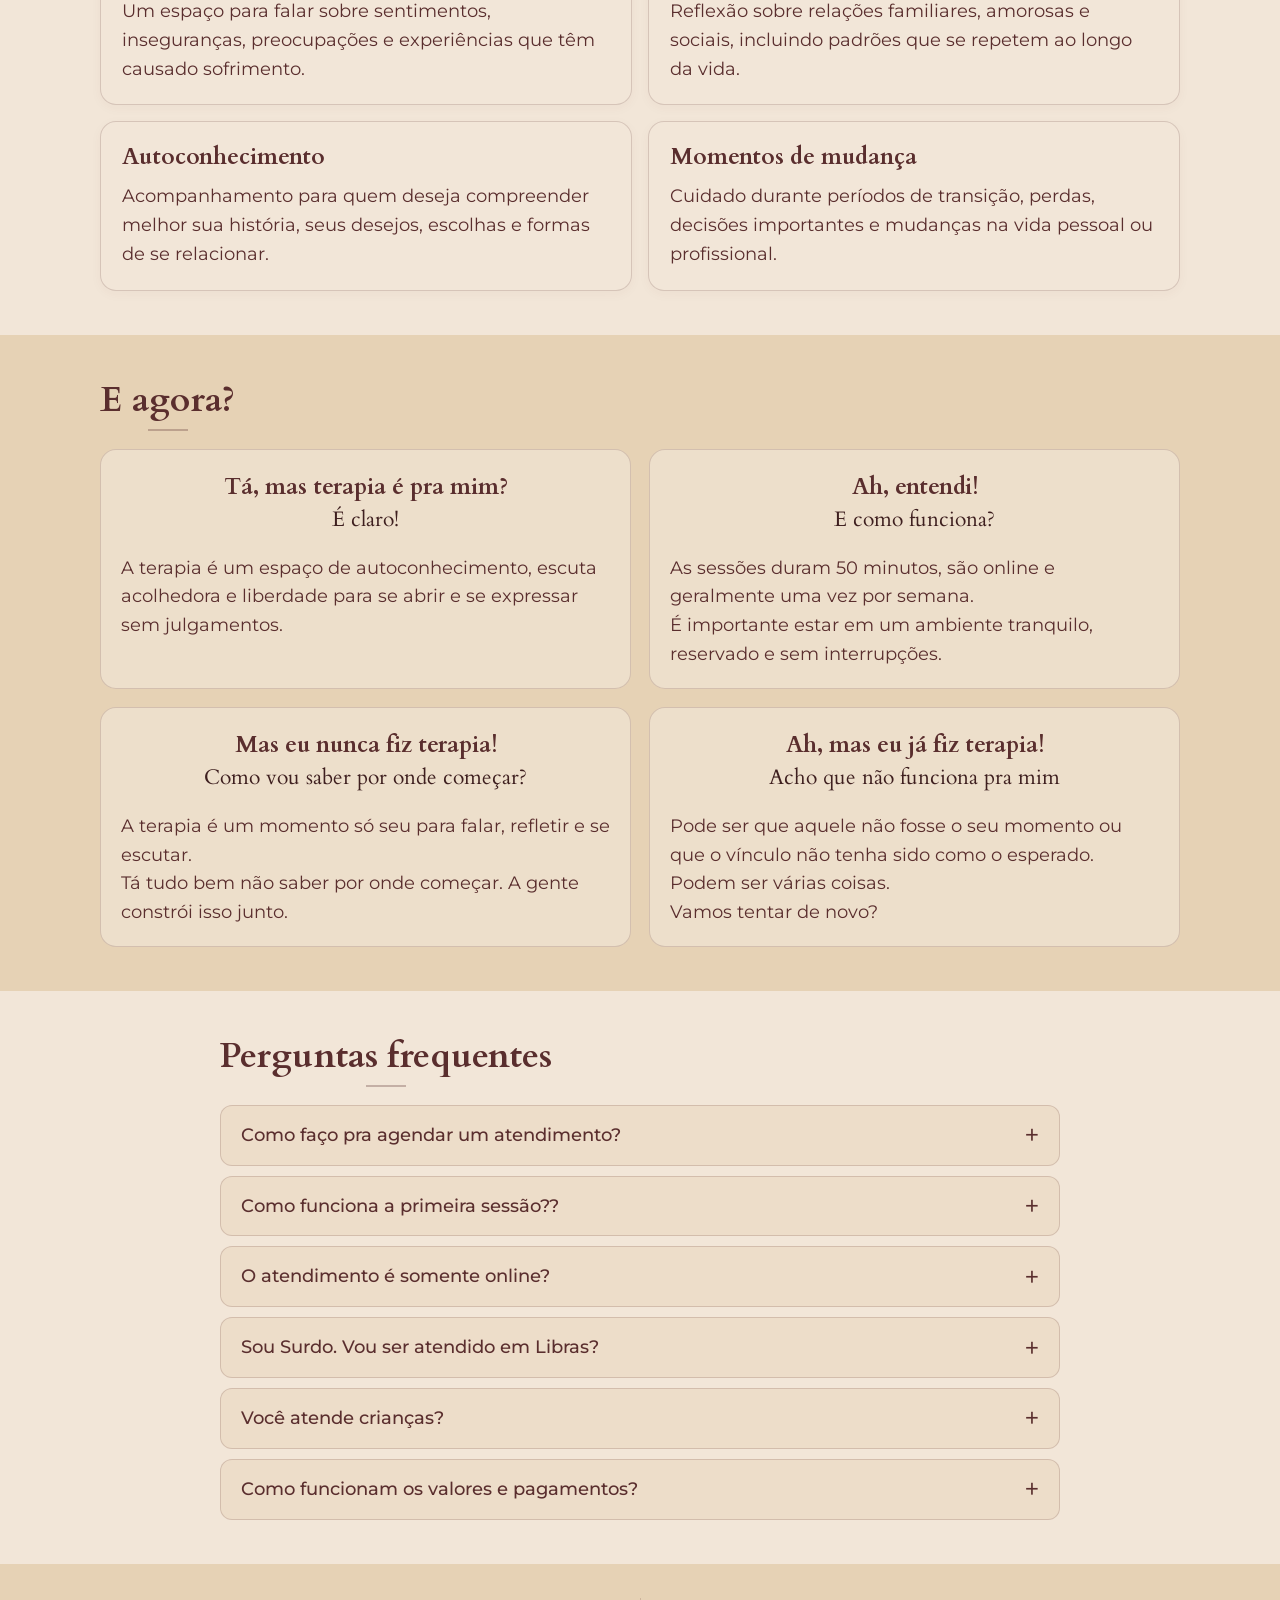
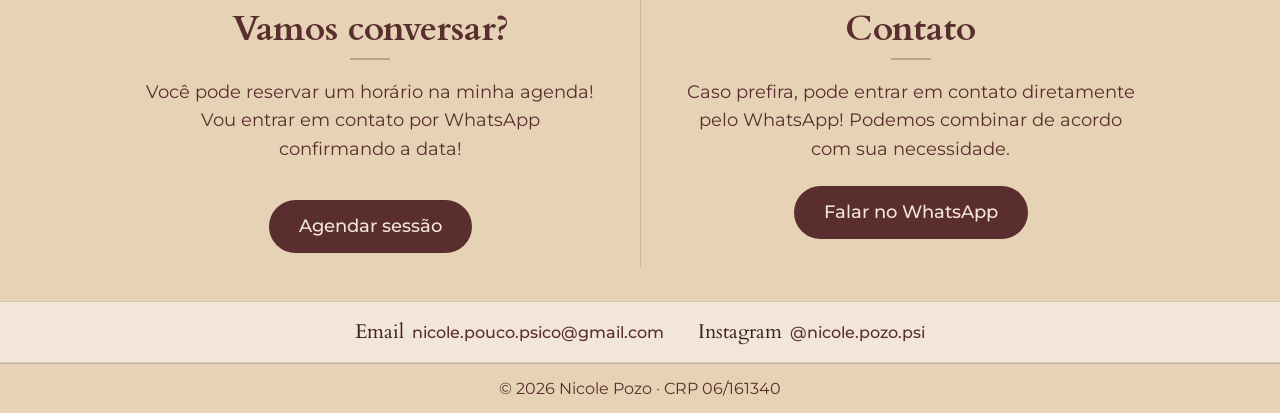
==== commit 2e1d6902: "Update index.html" ====
--- a/index.html
+++ b/index.html
@@ -351,22 +351,25 @@
         <div class="faq-lista">
 
           <details>
-            <summary>Como funciona a primeira sessão?</summary>
-
-            <p>
-              A primeira sessão é um momento para conversarmos sobre o que
-              motivou sua busca pela terapia, suas expectativas e possíveis
-              dúvidas sobre o atendimento.
+            <summary>Como faço pra agendar um atendimento?</summary>
+
+            <p>
+              Você pode entrar em contato via WhatsApp ou também agendar 
+              pelo botão "Agendar Sessão" no topo do site para marcar um 
+              horário direto na minha agenda. Assim que eu receber o 
+              agendamento, vou retornar o contato confirmando nosso
+              horário. 
             </p>
           </details>
 
           <details>
-            <summary>Preciso saber exatamente o que falar?</summary>
-
-            <p>
-              Não. Você pode começar falando sobre o que estiver presente
-              naquele momento. O processo vai sendo construído aos poucos,
-              respeitando seu tempo.
+            <summary>Como funciona a primeira sessão??</summary>
+
+            <p>
+             Nessa primeira sessão vamos conversar sobre o que motivou 
+             sua busca pela terapia, alinhar expectativas, tirar dúvidas
+             sobre o processo terapêutico, além de combinar os valores 
+             e data dos atendimentos.
             </p>
           </details>
 
@@ -374,25 +377,27 @@
             <summary>O atendimento é somente online?</summary>
 
             <p>
-              Atualmente, os atendimentos são realizados de forma online,
-              por videochamada, em um espaço reservado e confidencial.
+              Atualmente, os atendimentos são realizados de forma online
+              via Google Meet. Será sempre o mesmo link para todos os atendimentos.
+              Eu realizo o atendimento sempre em uma sala fechada, reservada e confidencial.
             </p>
           </details>
 
           <details>
-            <summary>O atendimento pode ser realizado em Libras?</summary>
-
-            <p>
-              Sim. O atendimento pode ser realizado diretamente em Libras,
-              sem a necessidade da presença de intérprete.
+            <summary>Sou Surdo. Vou ser atendido em Libras?</summary>
+
+            <p>
+              Sim! Podemos realizar o atendimento da forma que você se preferir!
+              Possuo experiência com atendimento à comunidade Surda tanto em Libras quanto
+              por leitura labial e oralização. O importante é que você esteja confortável!
             </p>
           </details>
 
           <details>
-            <summary>Você atende adolescentes?</summary>
-
-            <p>
-              O atendimento é destinado a pessoas a partir de 17 anos.
+            <summary>Você atende crianças?</summary>
+
+            <p>
+              Não atendo crianças. O atendimento é destinado a pessoas a partir de 17 anos.
             </p>
           </details>
 
@@ -400,8 +405,8 @@
             <summary>Como funcionam os valores e pagamentos?</summary>
 
             <p>
-              Os valores, formas de pagamento e demais combinações são
-              informados diretamente durante o primeiro contato.
+              Os valores, formas de pagamento e demais informações serão 
+              combinadas entre nós diretamente durante o primeiro contato.
             </p>
           </details>
 
--- a/style.css
+++ b/style.css
@@ -247,8 +247,6 @@
   color: var(--texto);
   font-weight: 500;
   text-decoration: none;
-  text-decoration-thickness: 1px;
-  text-underline-offset: 3px;
 }
 
 .barra-contato a:hover,
@@ -274,8 +272,7 @@
 .atendimento .container,
 .libras .container,
 .como-funciona .container,
-.faq .container,
-.contato .container {
+.faq .container {
   text-align: left;
 }
 
@@ -470,21 +467,6 @@
   line-height: 1.25;
   text-align: center;
   color: var(--texto-escuro);
-}
-
-.numero-passo {
-  display: flex;
-  width: 38px;
-  height: 38px;
-  margin: 0 auto 12px;
-  align-items: center;
-  justify-content: center;
-  background-color: var(--texto);
-  color: var(--fundo-principal);
-  border-radius: 50%;
-  font-family: 'Cardo', serif;
-  font-size: 19px;
-  font-weight: 700;
 }
 
 /* =================================
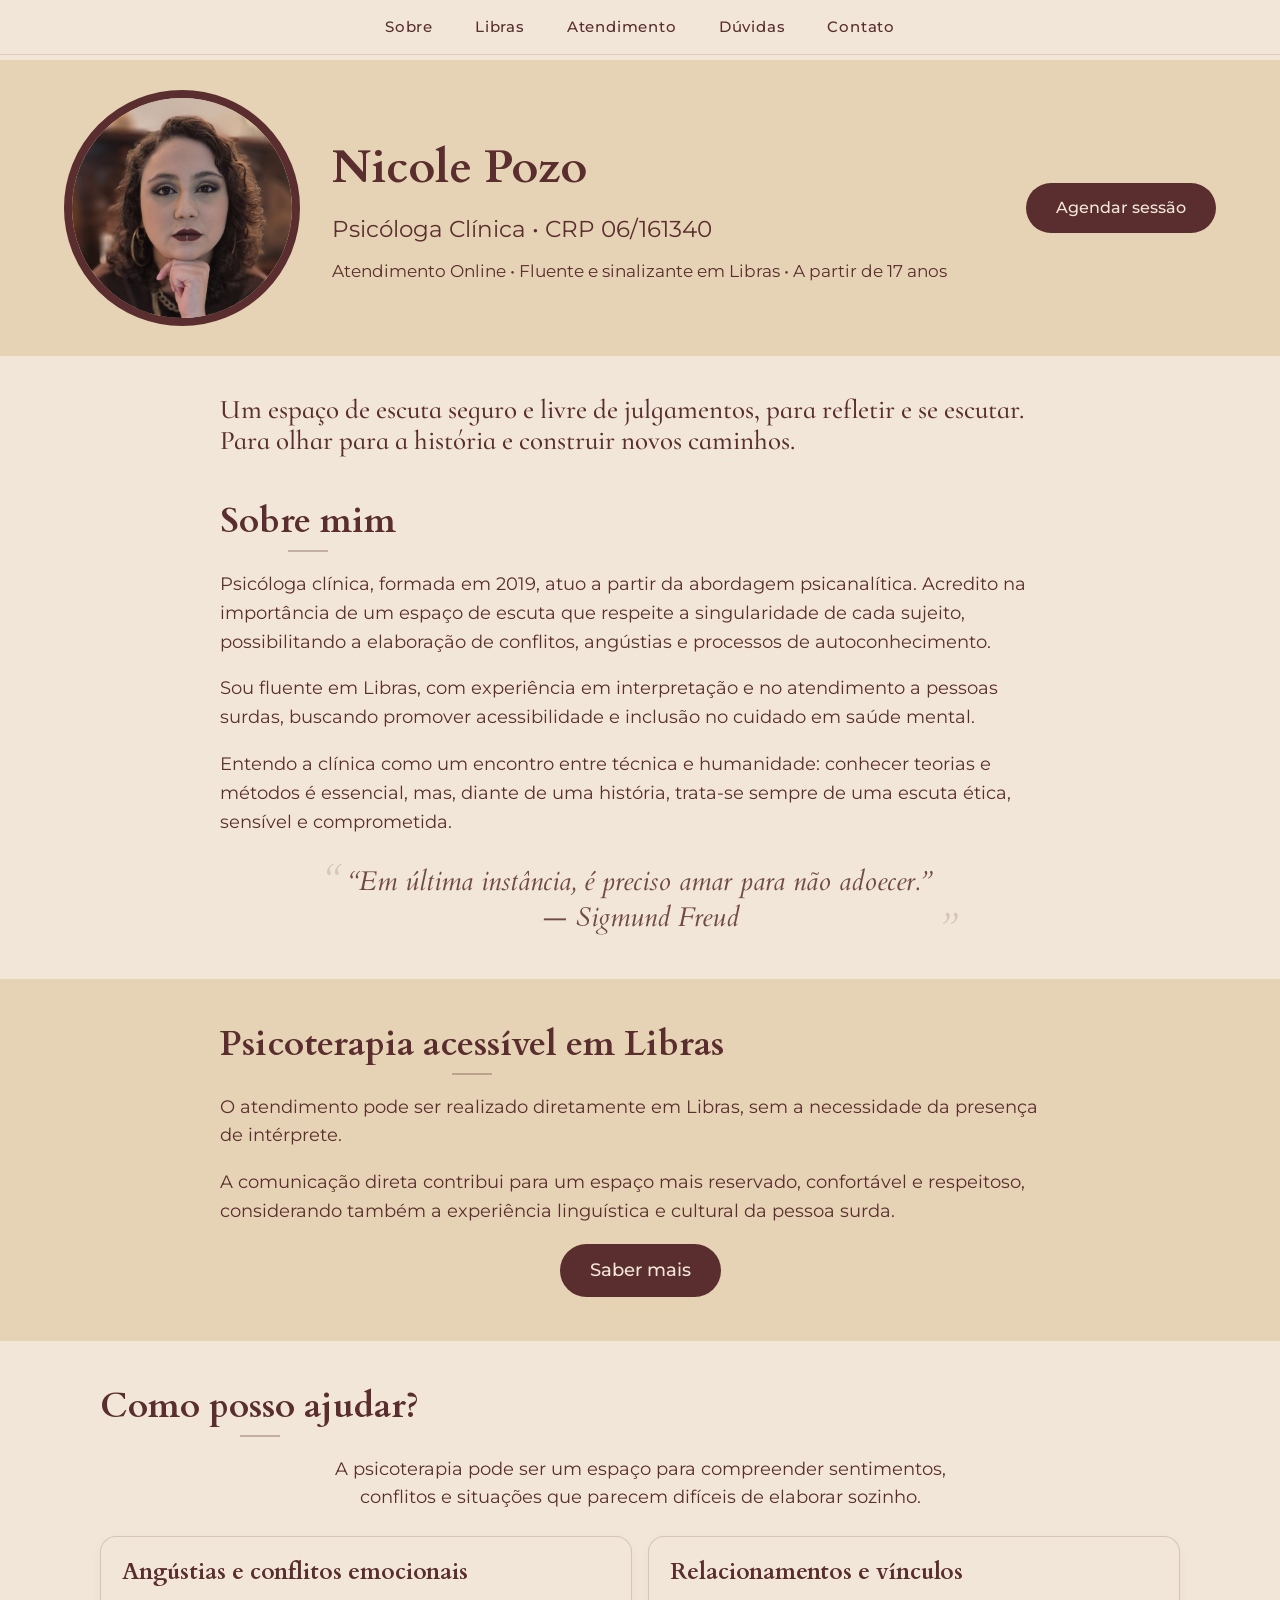
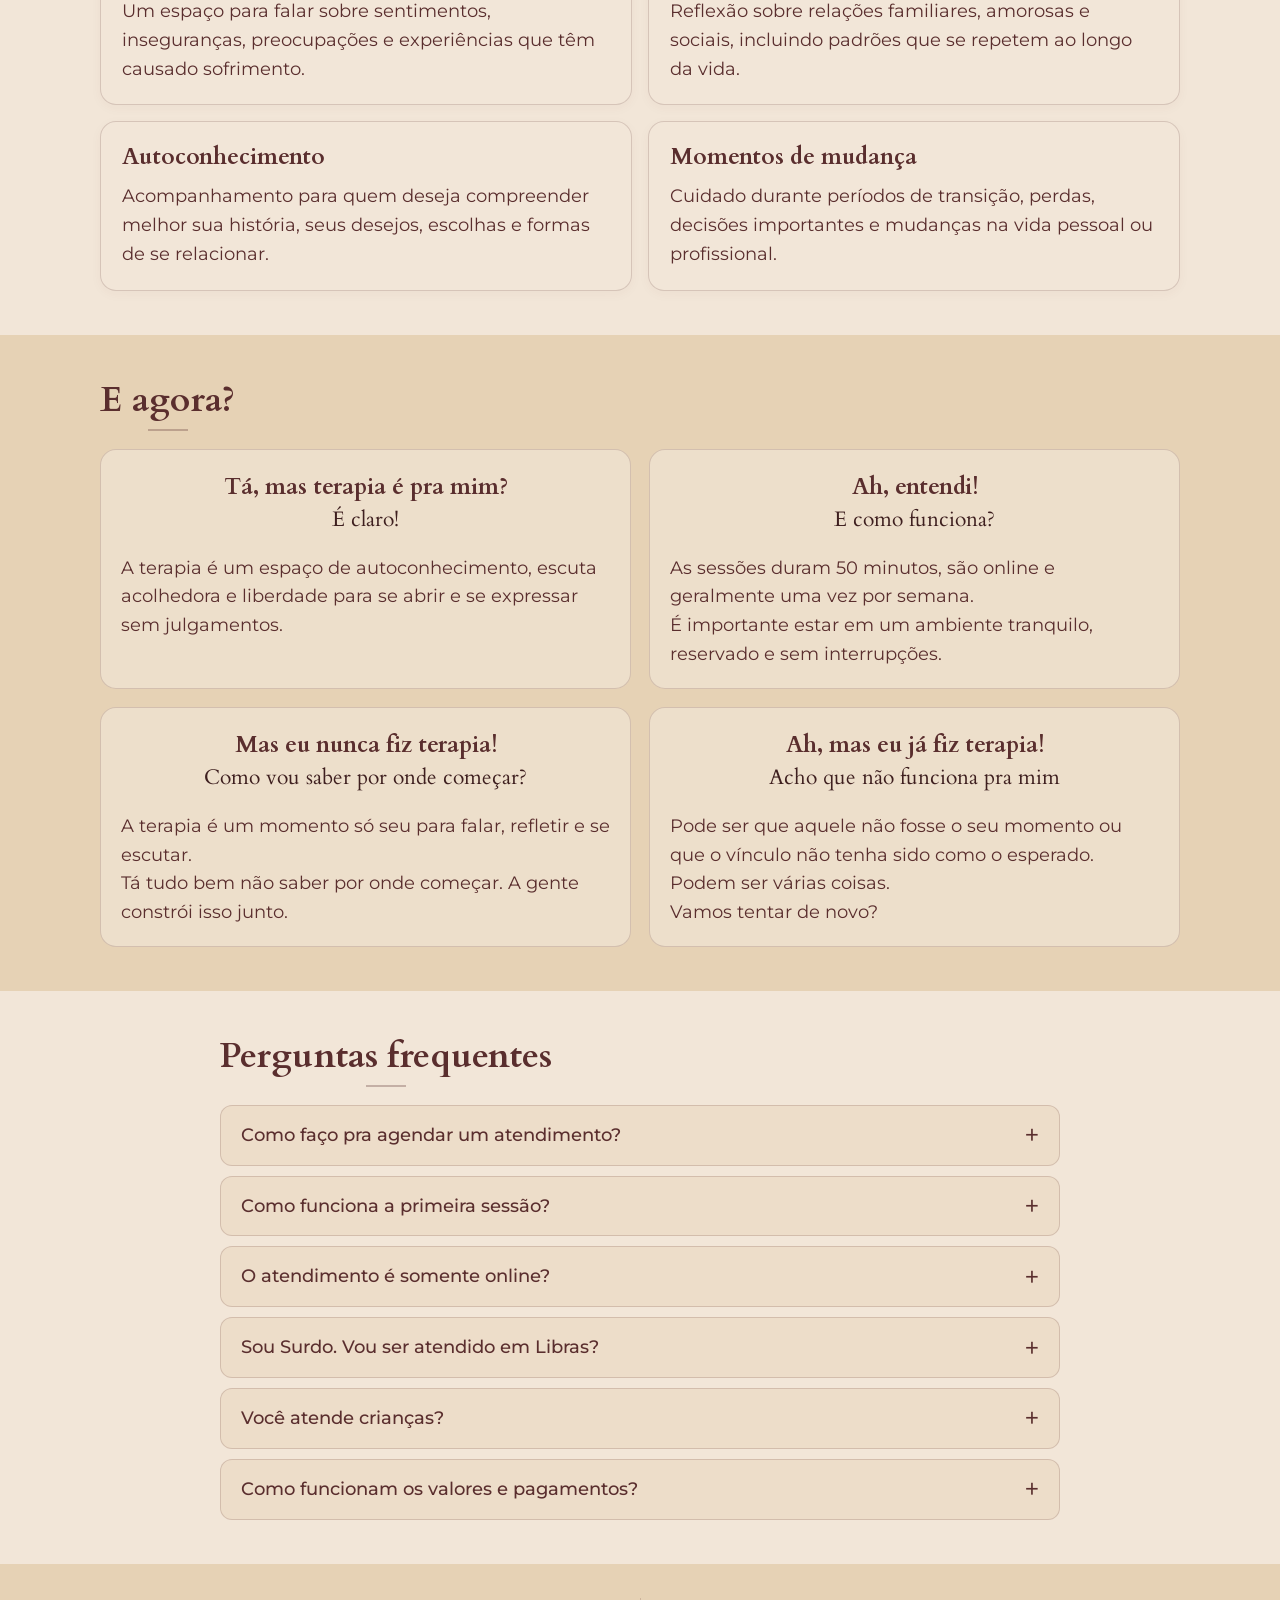
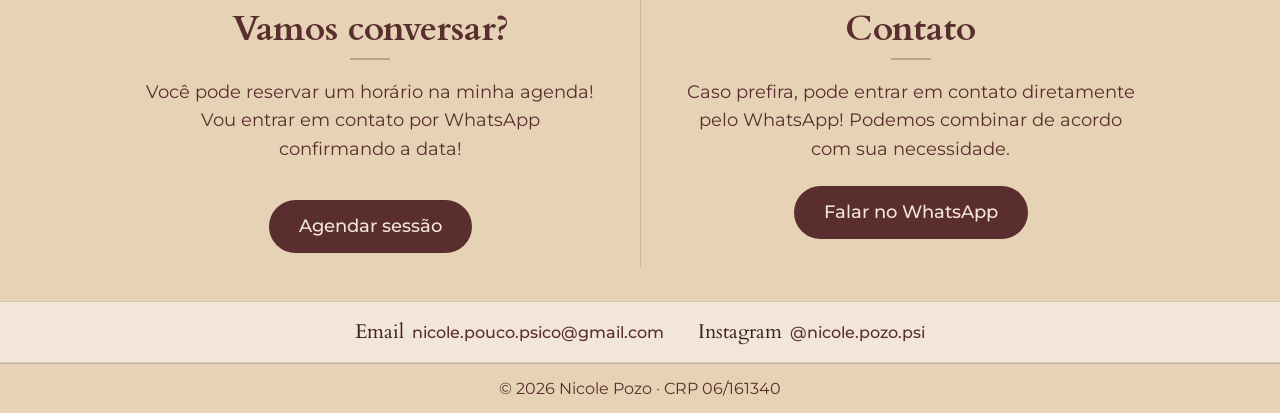
==== commit ed4afb54: "Update index.html" ====
--- a/index.html
+++ b/index.html
@@ -363,7 +363,7 @@
           </details>
 
           <details>
-            <summary>Como funciona a primeira sessão??</summary>
+            <summary>Como funciona a primeira sessão?</summary>
 
             <p>
              Nessa primeira sessão vamos conversar sobre o que motivou 
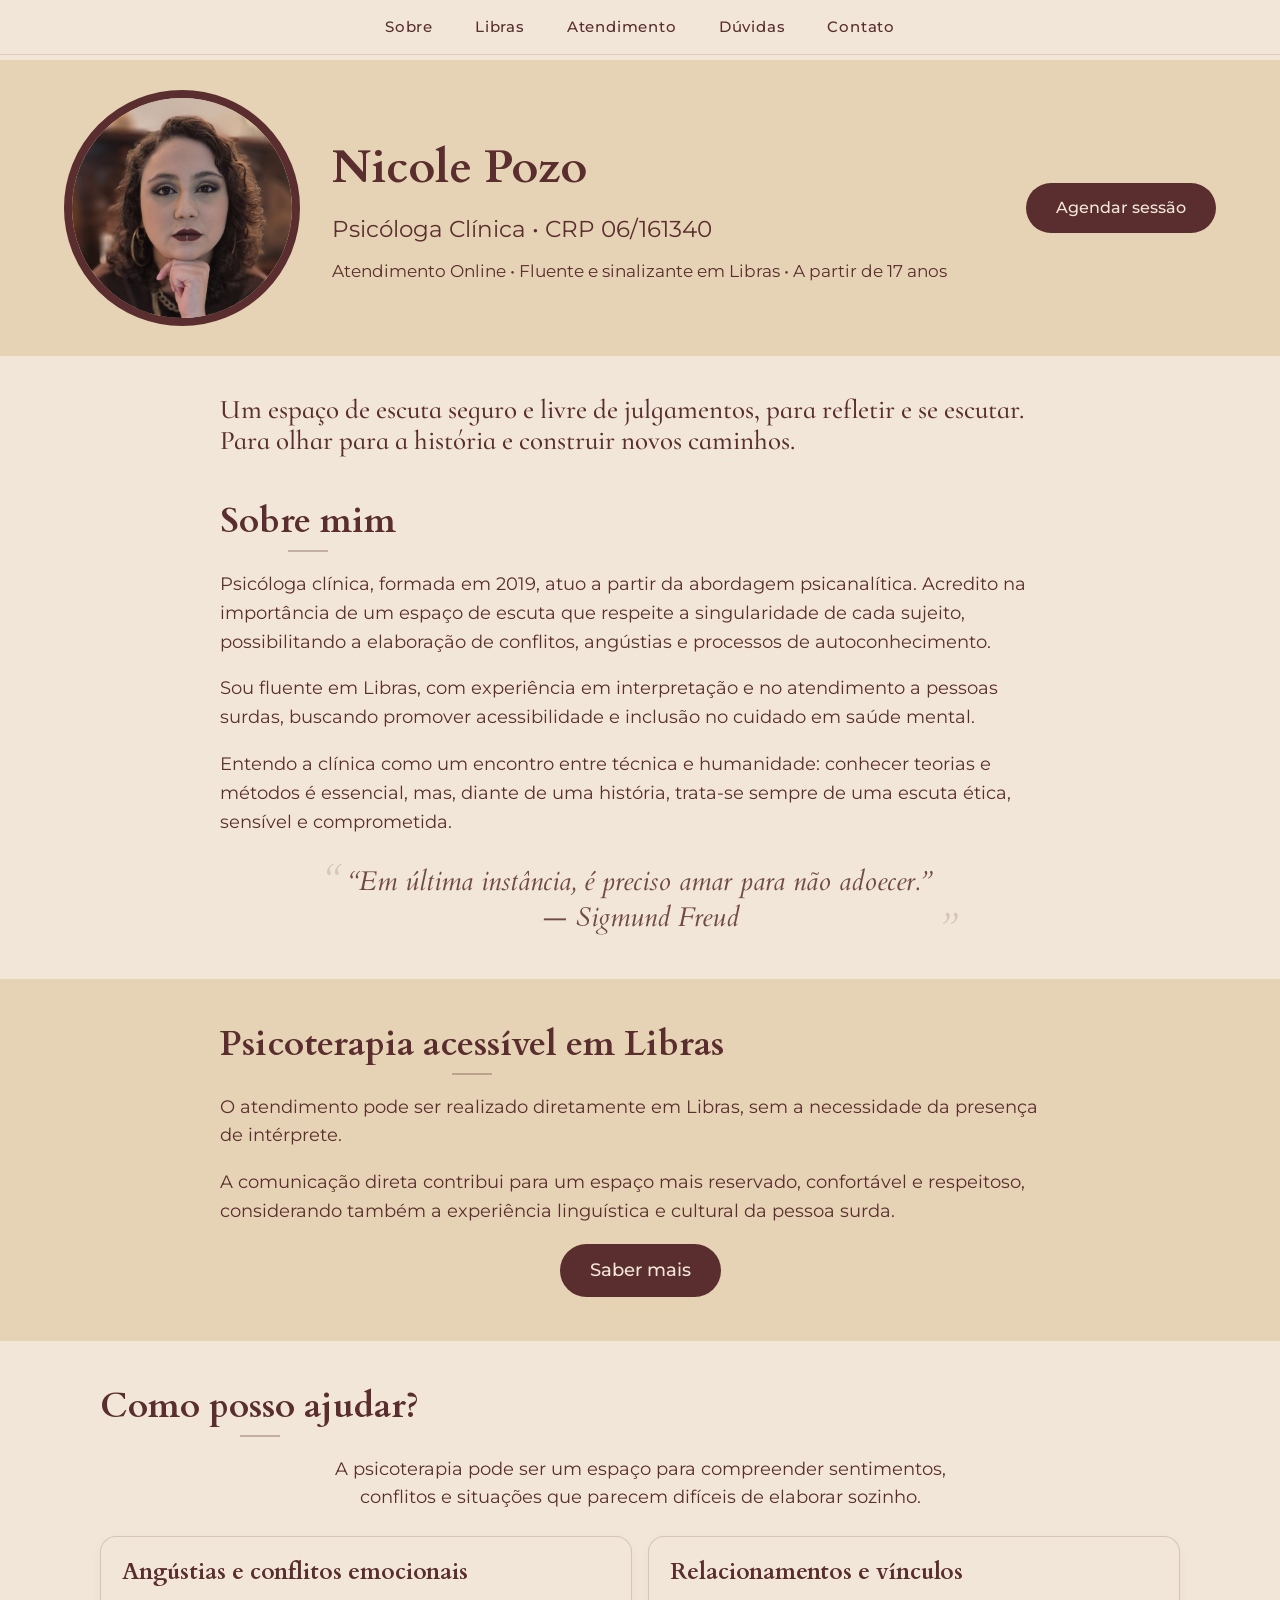
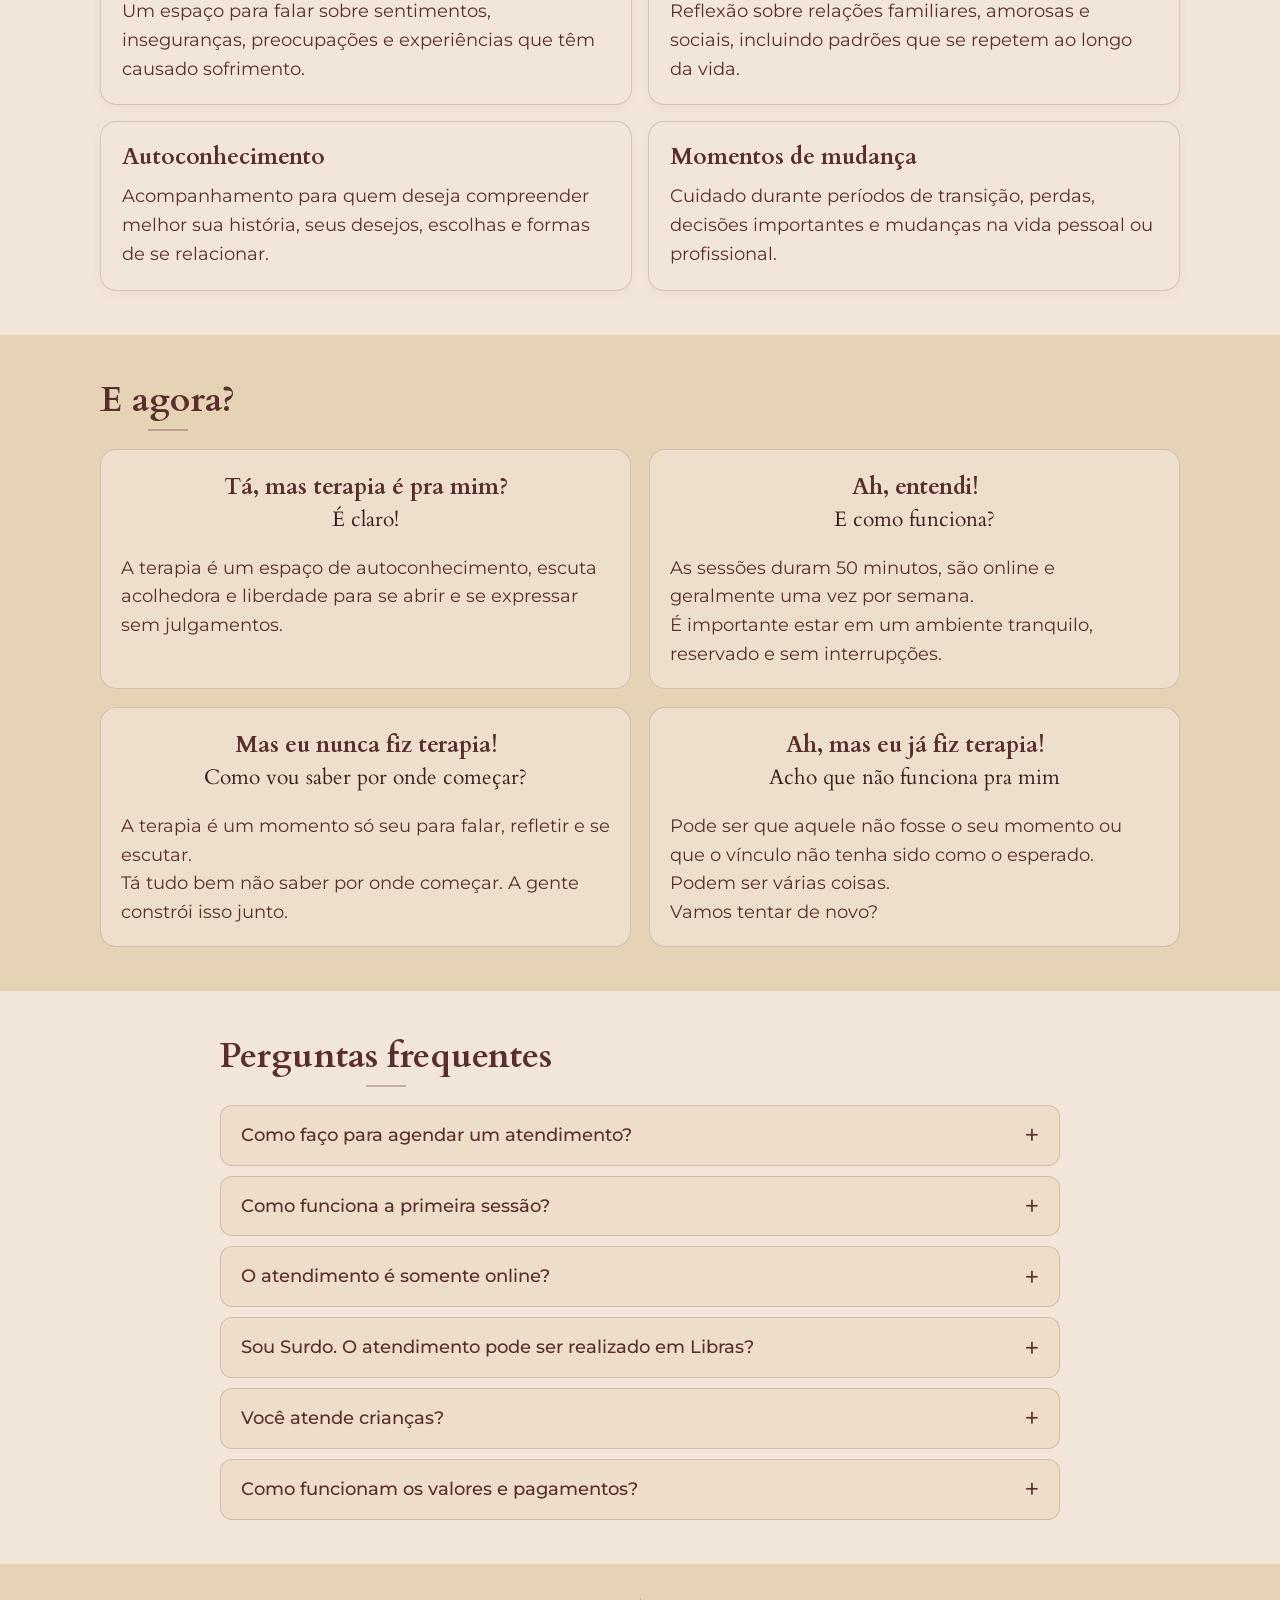
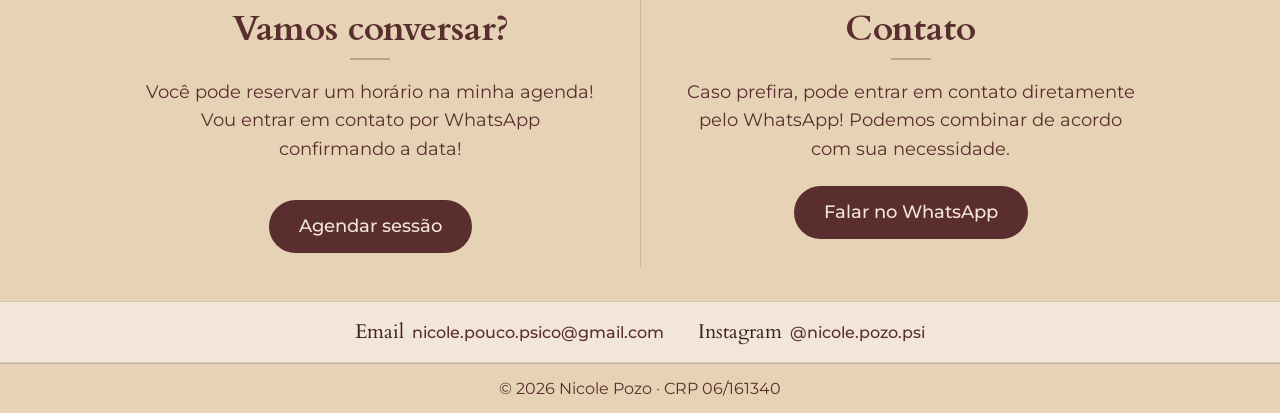
==== commit f1761566: "Update index.html" ====
--- a/index.html
+++ b/index.html
@@ -339,80 +339,84 @@
   </div>
 </section>
 
-    <!-- =================================
-    PERGUNTAS FREQUENTES
-    ================================= -->
-
-    <section id="duvidas" class="faq">
-      <div class="container">
-
-        <h2>Perguntas frequentes</h2>
-
-        <div class="faq-lista">
-
-          <details>
-            <summary>Como faço pra agendar um atendimento?</summary>
-
-            <p>
-              Você pode entrar em contato via WhatsApp ou também agendar 
-              pelo botão "Agendar Sessão" no topo do site para marcar um 
-              horário direto na minha agenda. Assim que eu receber o 
-              agendamento, vou retornar o contato confirmando nosso
-              horário. 
-            </p>
-          </details>
-
-          <details>
-            <summary>Como funciona a primeira sessão?</summary>
-
-            <p>
-             Nessa primeira sessão vamos conversar sobre o que motivou 
-             sua busca pela terapia, alinhar expectativas, tirar dúvidas
-             sobre o processo terapêutico, além de combinar os valores 
-             e data dos atendimentos.
-            </p>
-          </details>
-
-          <details>
-            <summary>O atendimento é somente online?</summary>
-
-            <p>
-              Atualmente, os atendimentos são realizados de forma online
-              via Google Meet. Será sempre o mesmo link para todos os atendimentos.
-              Eu realizo o atendimento sempre em uma sala fechada, reservada e confidencial.
-            </p>
-          </details>
-
-          <details>
-            <summary>Sou Surdo. Vou ser atendido em Libras?</summary>
-
-            <p>
-              Sim! Podemos realizar o atendimento da forma que você se preferir!
-              Possuo experiência com atendimento à comunidade Surda tanto em Libras quanto
-              por leitura labial e oralização. O importante é que você esteja confortável!
-            </p>
-          </details>
-
-          <details>
-            <summary>Você atende crianças?</summary>
-
-            <p>
-              Não atendo crianças. O atendimento é destinado a pessoas a partir de 17 anos.
-            </p>
-          </details>
-
-          <details>
-            <summary>Como funcionam os valores e pagamentos?</summary>
-
-            <p>
-              Os valores, formas de pagamento e demais informações serão 
-              combinadas entre nós diretamente durante o primeiro contato.
-            </p>
-          </details>
-
-        </div>
-      </div>
-    </section>
+<!-- =================================
+PERGUNTAS FREQUENTES
+================================= -->
+
+<section id="duvidas" class="faq">
+  <div class="container">
+
+    <h2>Perguntas frequentes</h2>
+
+    <div class="faq-lista">
+
+      <details>
+        <summary>Como faço para agendar um atendimento?</summary>
+
+        <p>
+          Você pode entrar em contato pelo WhatsApp ou clicar no botão
+          “Agendar sessão”, no topo do site, para escolher um horário
+          disponível diretamente na minha agenda. Assim que eu receber
+          o agendamento, entrarei em contato pelo WhatsApp para confirmar
+          nosso horário.
+        </p>
+      </details>
+
+      <details>
+        <summary>Como funciona a primeira sessão?</summary>
+
+        <p>
+          Na primeira sessão, vamos conversar sobre o que motivou sua busca
+          pela terapia, alinhar expectativas e tirar dúvidas sobre o processo
+          terapêutico. Também combinaremos os valores, a frequência e os
+          horários dos atendimentos.
+        </p>
+      </details>
+
+      <details>
+        <summary>O atendimento é somente online?</summary>
+
+        <p>
+          Atualmente, os atendimentos são realizados de forma online,
+          pelo Google Meet. Utilizaremos sempre o mesmo link para as sessões.
+          Eu realizo os atendimentos em uma sala fechada e reservada,
+          preservando a privacidade e a confidencialidade do encontro.
+        </p>
+      </details>
+
+      <details>
+        <summary>Sou Surdo. O atendimento pode ser realizado em Libras?</summary>
+
+        <p>
+          Sim! Podemos realizar o atendimento da forma que for mais confortável
+          para você. Tenho experiência com o atendimento à comunidade Surda,
+          tanto em Libras quanto por meio da oralização e da leitura labial.
+          Podemos conversar e combinar juntos a melhor forma de comunicação.
+        </p>
+      </details>
+
+      <details>
+        <summary>Você atende crianças?</summary>
+
+        <p>
+          Não realizo atendimento infantil. Meu atendimento é destinado
+          a pessoas a partir de 17 anos.
+        </p>
+      </details>
+
+      <details>
+        <summary>Como funcionam os valores e pagamentos?</summary>
+
+        <p>
+          Os valores, as formas de pagamento e as demais informações
+          serão combinados diretamente entre nós durante o primeiro contato.
+        </p>
+      </details>
+
+    </div>
+
+  </div>
+</section>
 
     <!-- =================================
     ENCERRAMENTO
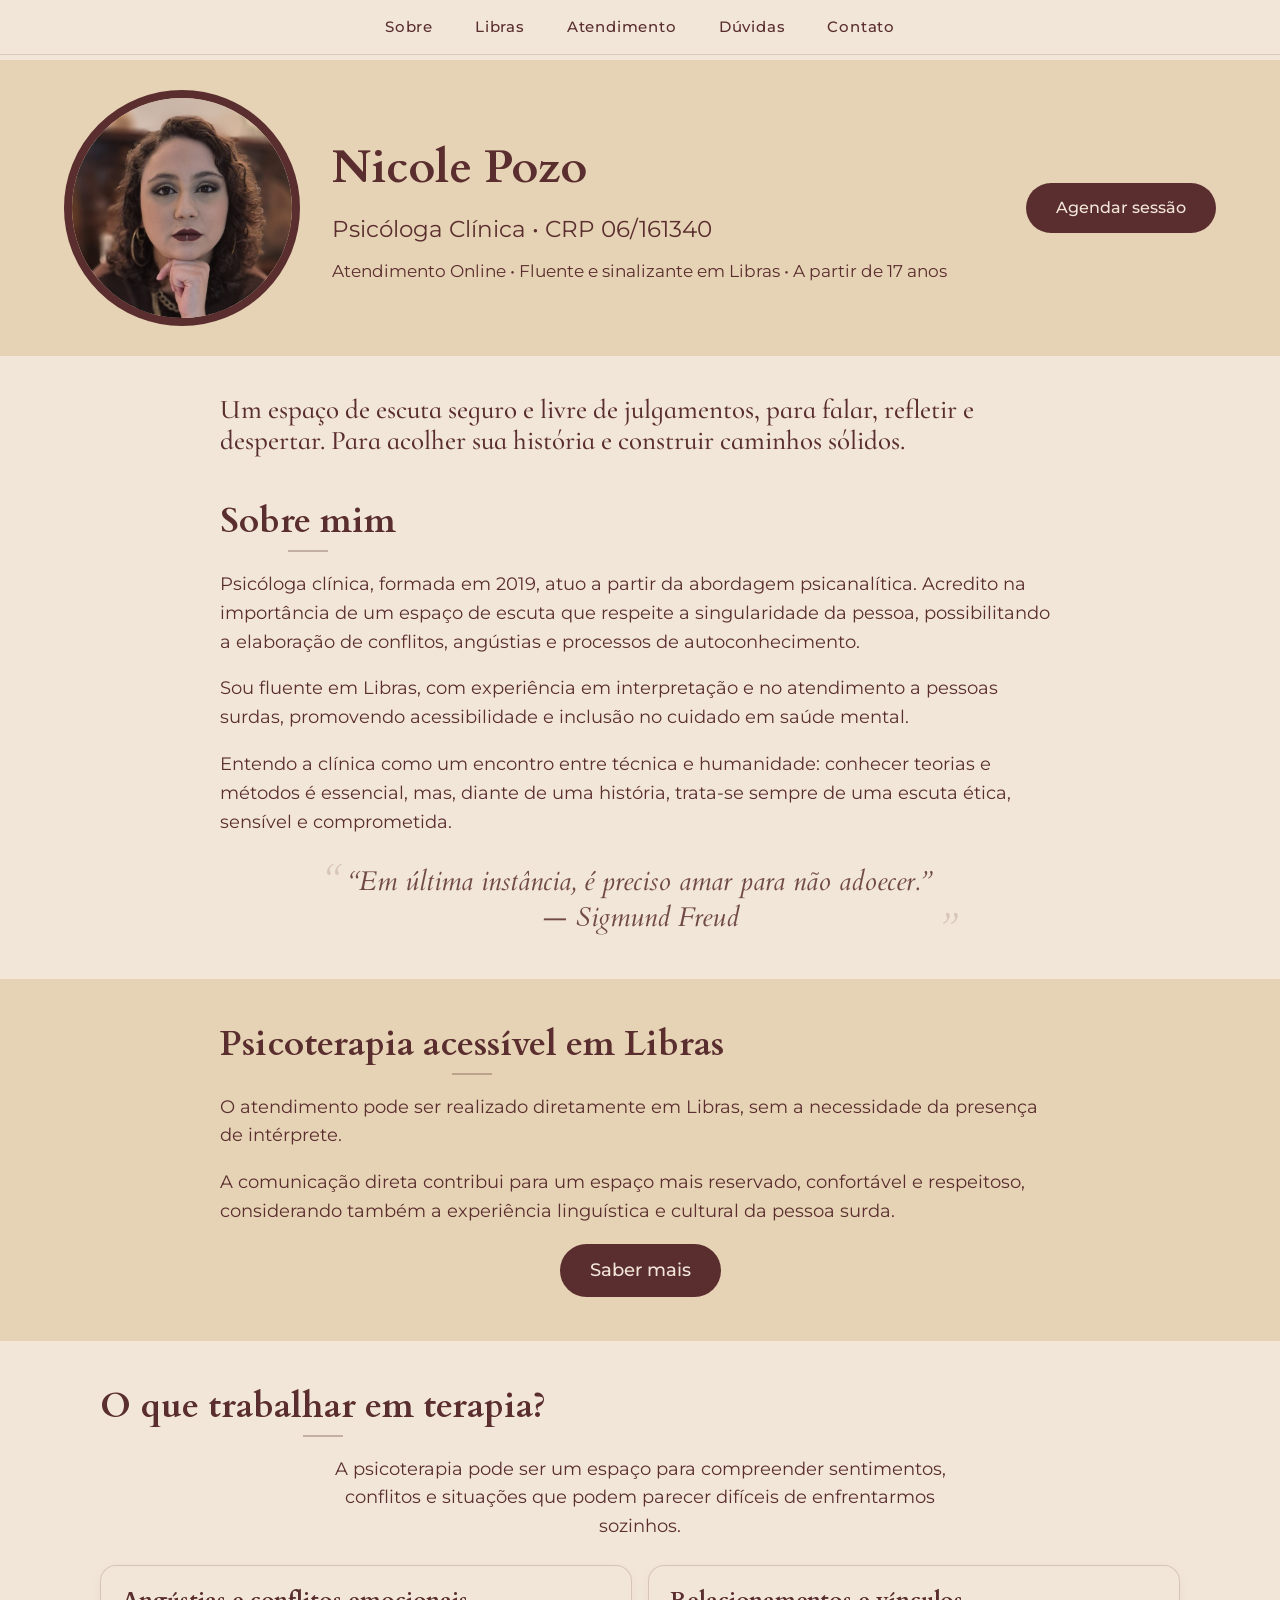
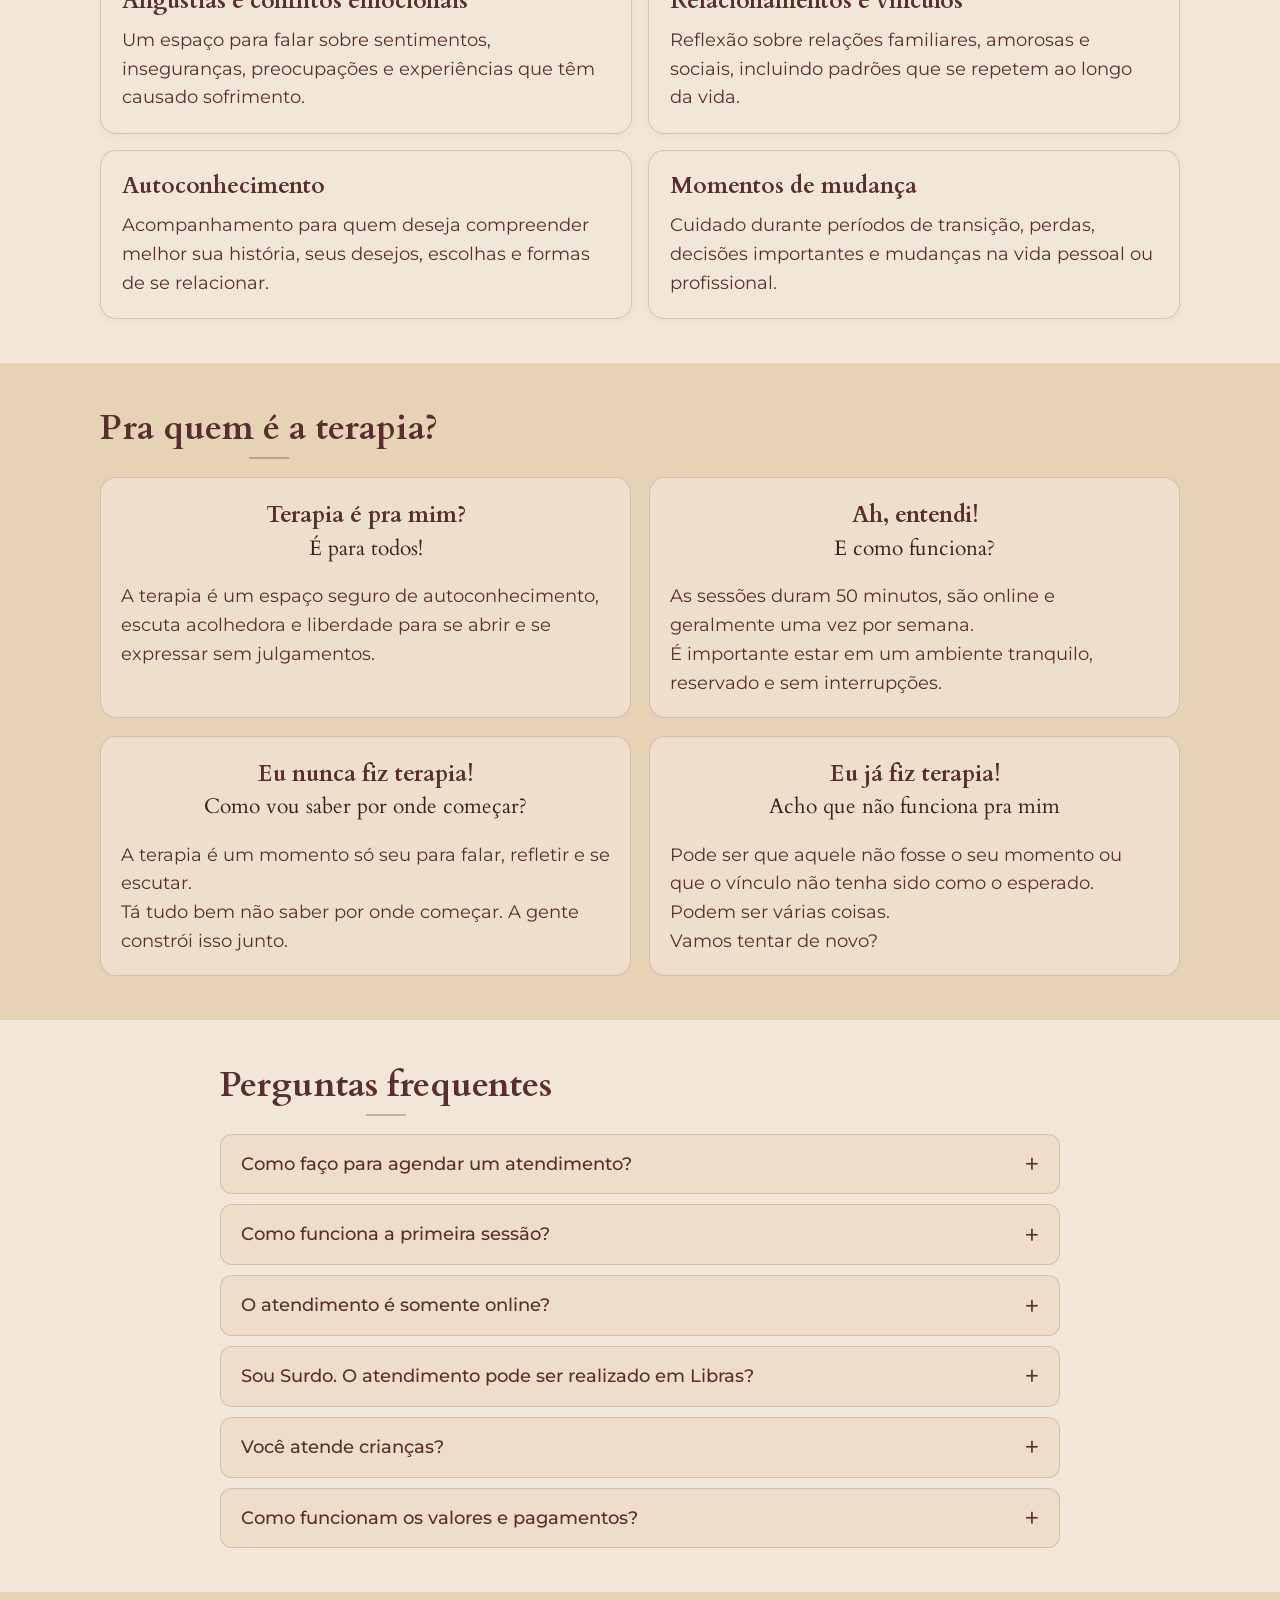
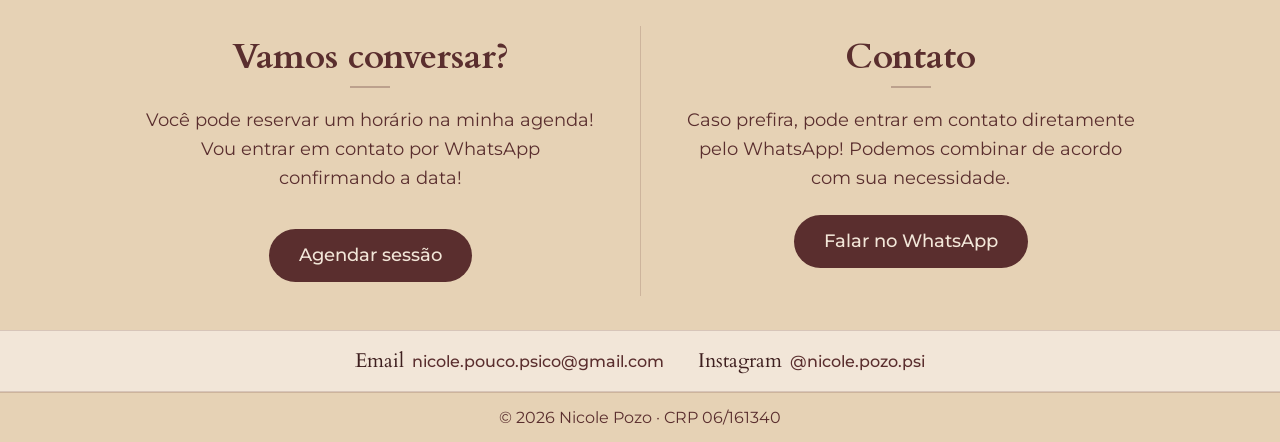
==== commit 46521954: "Update index.html" ====
--- a/index.html
+++ b/index.html
@@ -14,12 +14,12 @@
     content="width=device-width, initial-scale=1.0"
   >
 
-  <meta
-    name="description"
-    content="Psicóloga clínica com abordagem psicanalítica. Fluente e sinalizante em Libras, atendimento para pessoas a partir de 17 anos."
-  >
-
-  <title>Nicole Pozo | Psicóloga</title>
+<meta
+  name="description"
+  content="Psicóloga clínica com atendimento online em Libras para pessoas surdas e ouvintes a partir de 17 anos. Psicoterapia com abordagem psicanalítica."
+>
+
+  <title>Psicologia acessível em Libras | Nicole Pozo</title>
 
   <link rel="icon" type="image/png" href="favicon.png">
   <link rel="stylesheet" href="style.css">
@@ -145,8 +145,8 @@
     <section class="acolhimento">
       <div class="container acolhimento-container">
         <p>
-          Um espaço de escuta seguro e livre de julgamentos, para refletir e
-          se escutar. Para olhar para a história e construir novos caminhos.
+          Um espaço de escuta seguro e livre de julgamentos, para falar, refletir e despertar. 
+          Para acolher sua história e construir caminhos sólidos.
         </p>
       </div>
     </section>
@@ -163,13 +163,13 @@
         <p>
           Psicóloga clínica, formada em 2019, atuo a partir da abordagem
           psicanalítica. Acredito na importância de um espaço de escuta que
-          respeite a singularidade de cada sujeito, possibilitando a elaboração
+          respeite a singularidade da pessoa, possibilitando a elaboração
           de conflitos, angústias e processos de autoconhecimento.
         </p>
 
         <p>
           Sou fluente em Libras, com experiência em interpretação e no
-          atendimento a pessoas surdas, buscando promover acessibilidade
+          atendimento a pessoas surdas, promovendo acessibilidade
           e inclusão no cuidado em saúde mental.
         </p>
 
@@ -229,11 +229,11 @@
     <section id="atendimento" class="atendimento">
       <div class="container">
 
-        <h2>Como posso ajudar?</h2>
+        <h2>O que trabalhar em terapia?</h2>
 
         <p class="introducao-secao">
           A psicoterapia pode ser um espaço para compreender sentimentos,
-          conflitos e situações que parecem difíceis de elaborar sozinho.
+          conflitos e situações que podem parecer difíceis de enfrentarmos sozinhos.
         </p>
 
         <div class="cards-atendimento">
@@ -285,16 +285,16 @@
 <section id="como-funciona" class="como-funciona">
   <div class="container">
 
-    <h2>E agora?</h2>
+    <h2>Pra quem é a terapia?</h2>
 
     <div class="passos">
 
       <article class="passo">
-        <h3>Tá, mas terapia é pra mim?</h3>
-        <p class="passo-subtitulo">É claro!</p>
-
-        <p>
-          A terapia é um espaço de autoconhecimento,
+        <h3>Terapia é pra mim?</h3>
+        <p class="passo-subtitulo">É para todos!</p>
+
+        <p>
+          A terapia é um espaço seguro de autoconhecimento,
           escuta acolhedora e liberdade para se abrir e se expressar
           sem julgamentos.
         </p>
@@ -313,7 +313,7 @@
       </article>
 
       <article class="passo">
-        <h3>Mas eu nunca fiz terapia!</h3>
+        <h3>Eu nunca fiz terapia!</h3>
         <p class="passo-subtitulo">Como vou saber por onde começar?</p>
 
         <p>
@@ -323,7 +323,7 @@
       </article>
 
       <article class="passo">
-        <h3>Ah, mas eu já fiz terapia!</h3>
+        <h3>Eu já fiz terapia!</h3>
         <p class="passo-subtitulo">Acho que não funciona pra mim</p>
 
         <p>
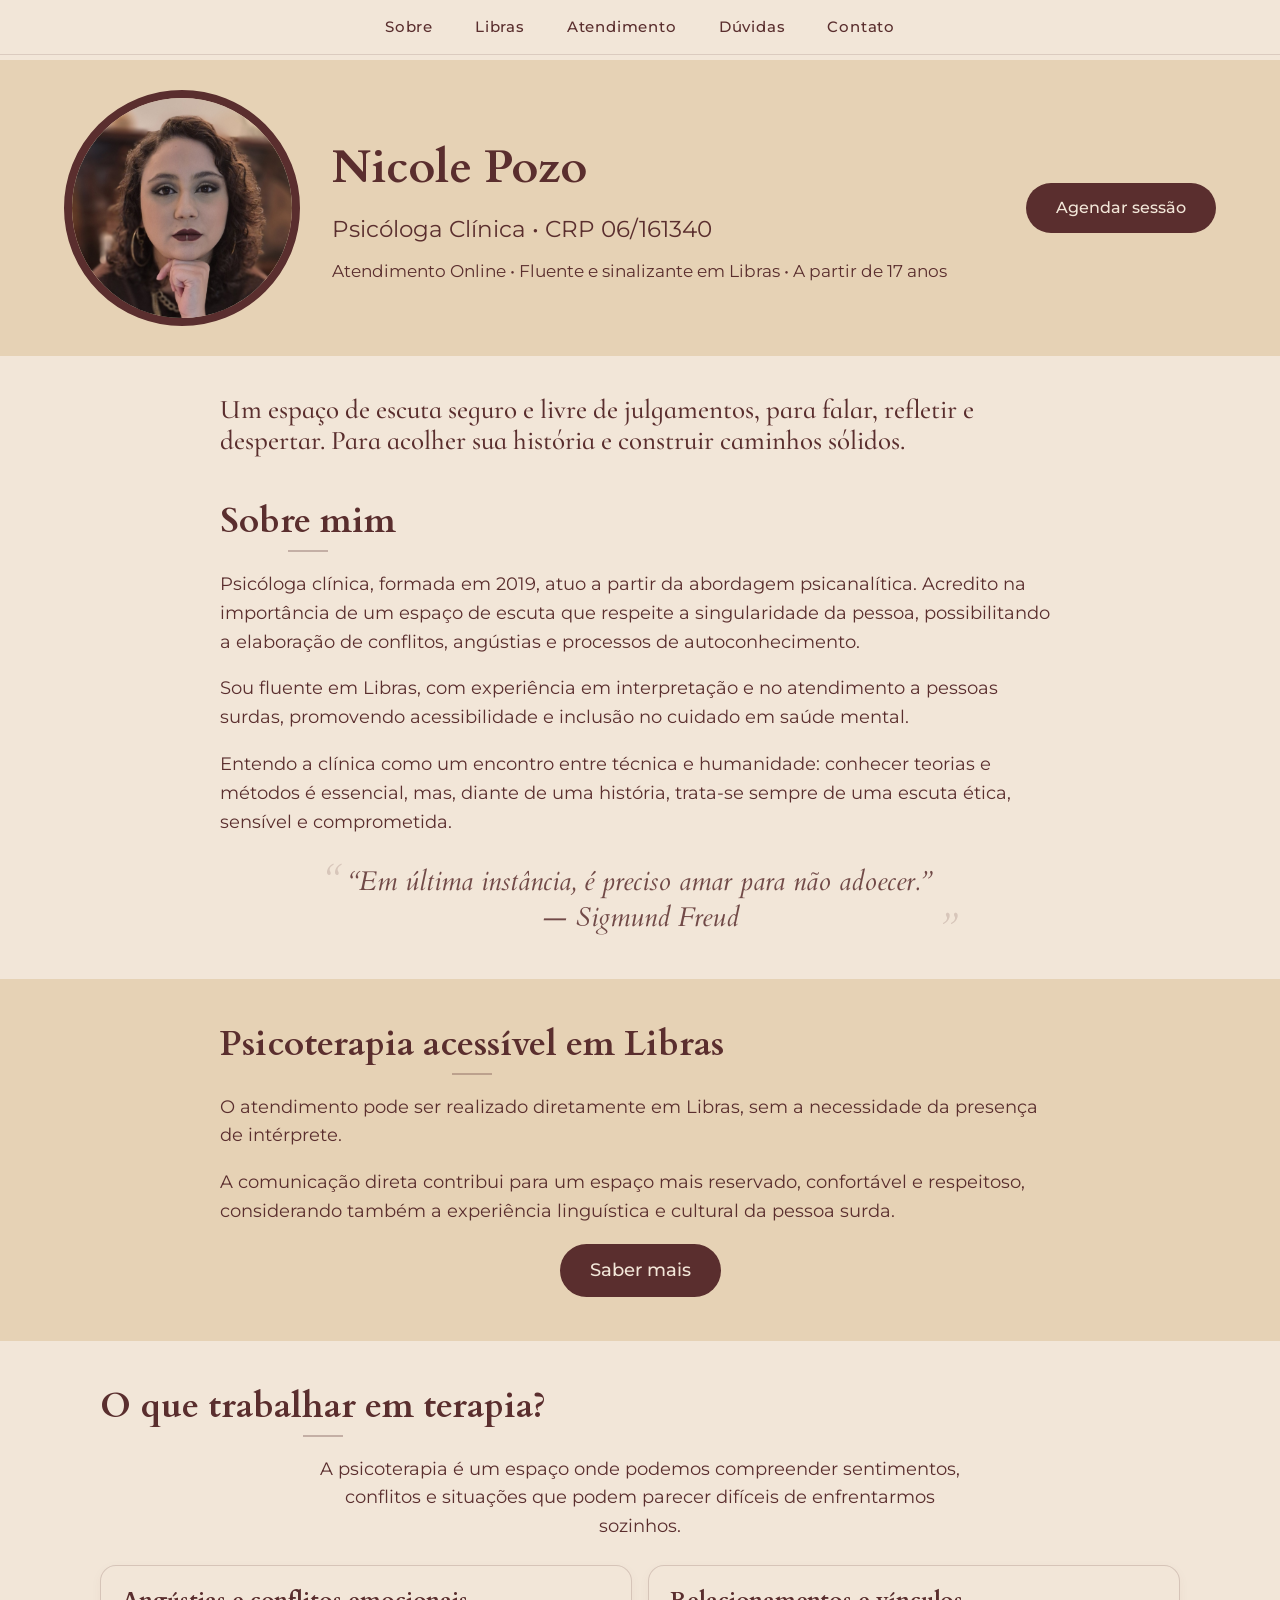
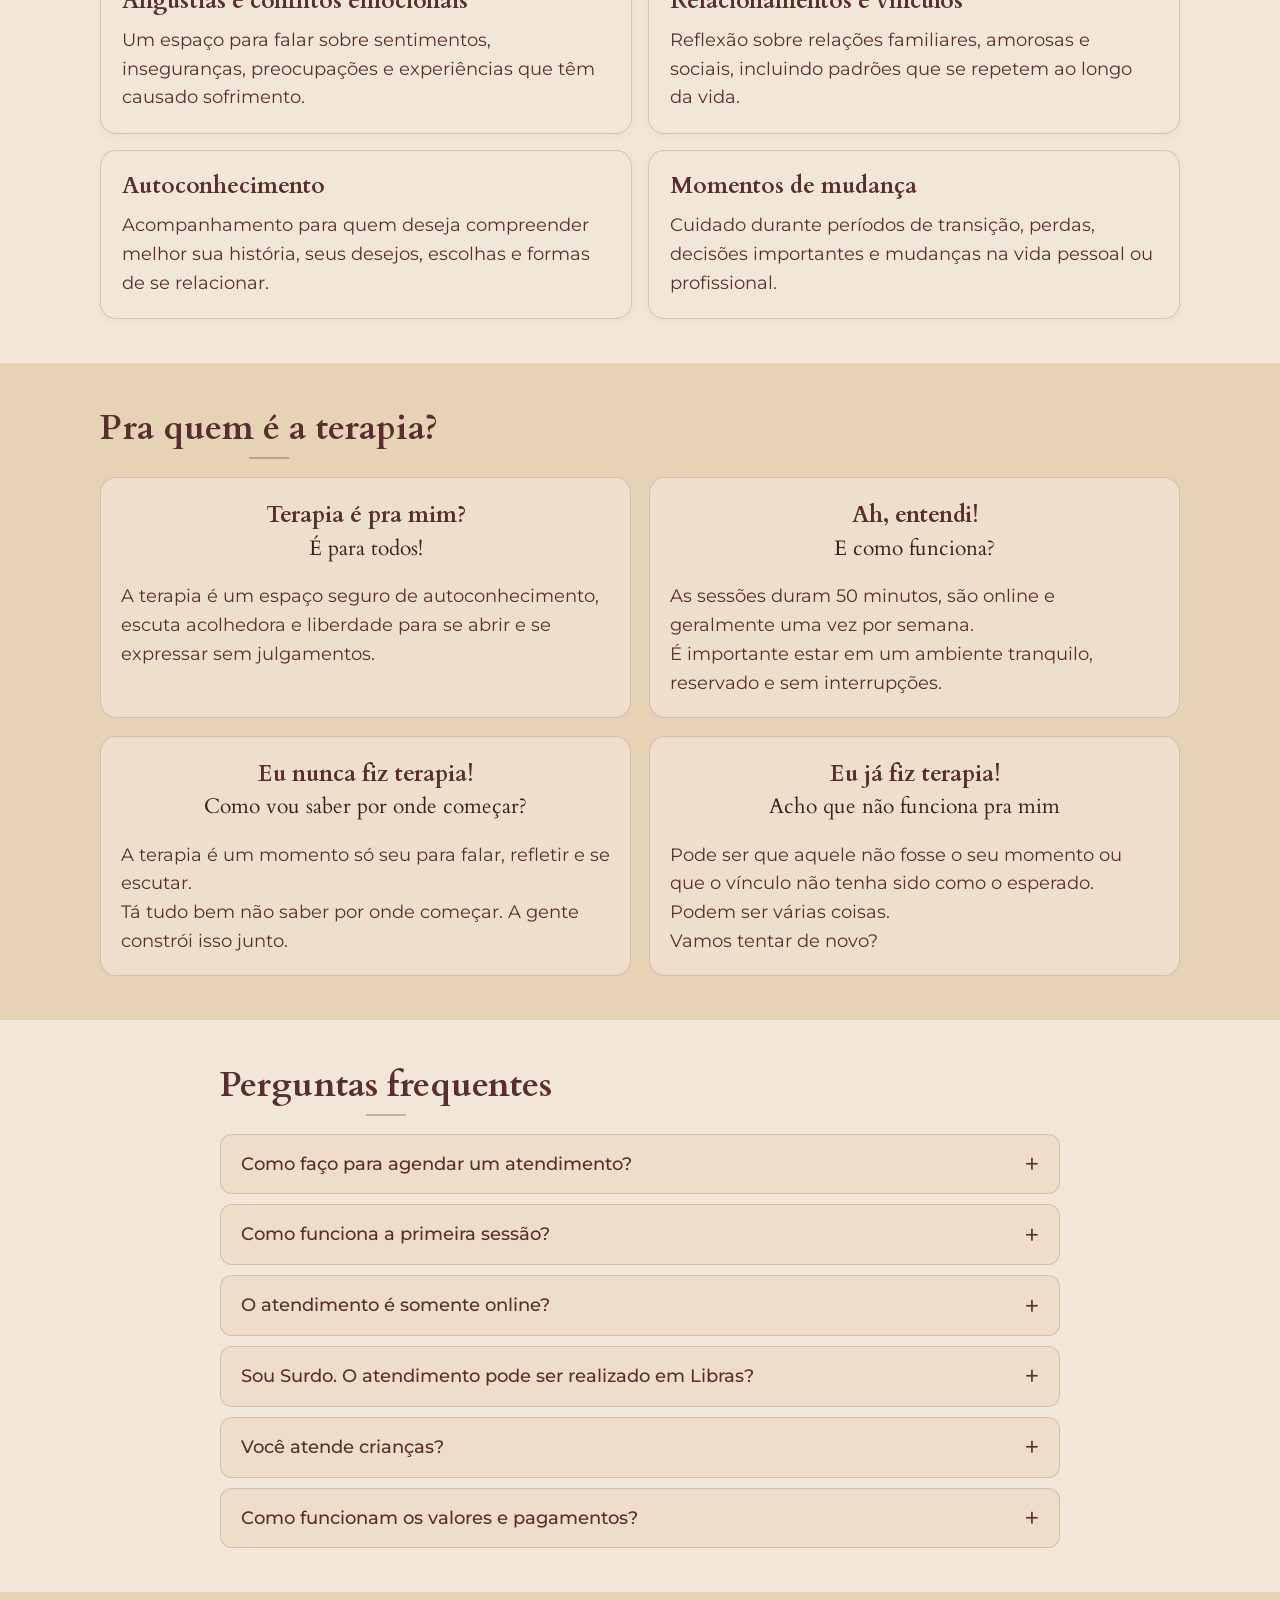
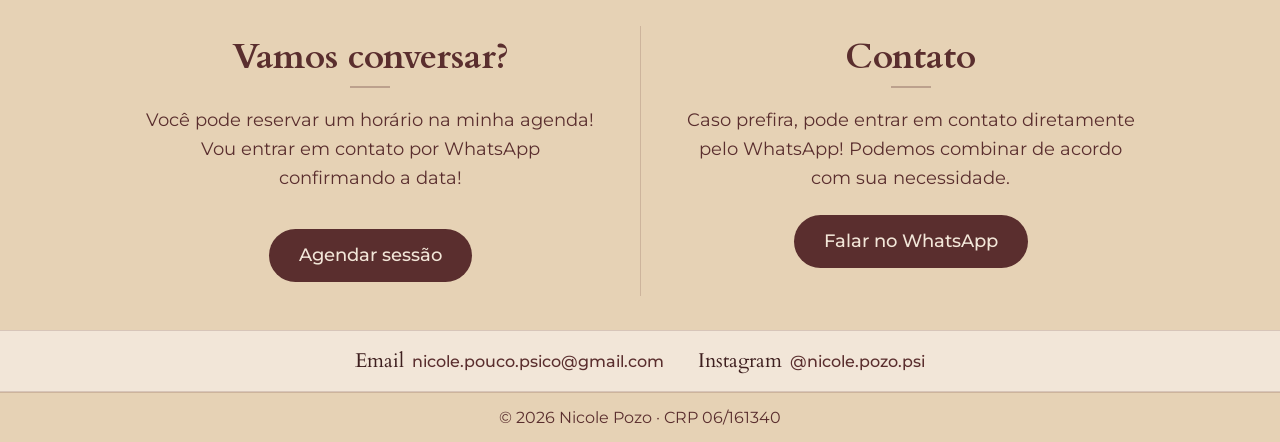
==== commit 7a2f4ece: "Update index.html" ====
--- a/index.html
+++ b/index.html
@@ -232,7 +232,7 @@
         <h2>O que trabalhar em terapia?</h2>
 
         <p class="introducao-secao">
-          A psicoterapia pode ser um espaço para compreender sentimentos,
+          A psicoterapia é um espaço onde podemos compreender sentimentos,
           conflitos e situações que podem parecer difíceis de enfrentarmos sozinhos.
         </p>
 
--- a/style.css
+++ b/style.css
@@ -190,11 +190,11 @@
 .hero::after {
   content: "";
   position: absolute;
-  top: -20px;
-  right: -20px;
+  top: -10px;
+  right: -10px;
   z-index: 0;
-  width: 400px;
-  height: 400px;
+  width: 300px;
+  height: 300px;
   background-image: url("cantoneira.png");
   background-size: contain;
   background-repeat: no-repeat;
@@ -398,7 +398,7 @@
 .libras::after {
   content: "";
   position: absolute;
-  top: 10px;
+  top: 0px;
   right: -60px;
   width: 320px;
   height: 320px;
@@ -756,11 +756,11 @@
   .desktop-compact-hero::after {
     content: "";
     position: absolute;
-    top: -80px;
-    right: -20px;
+    top: 0px;
+    right: 0px;
     z-index: 0;
-    width: 260px;
-    height: 260px;
+    width: 100px;
+    height: 100px;
     background-image: url("cantoneira.png");
     background-size: contain;
     background-repeat: no-repeat;
